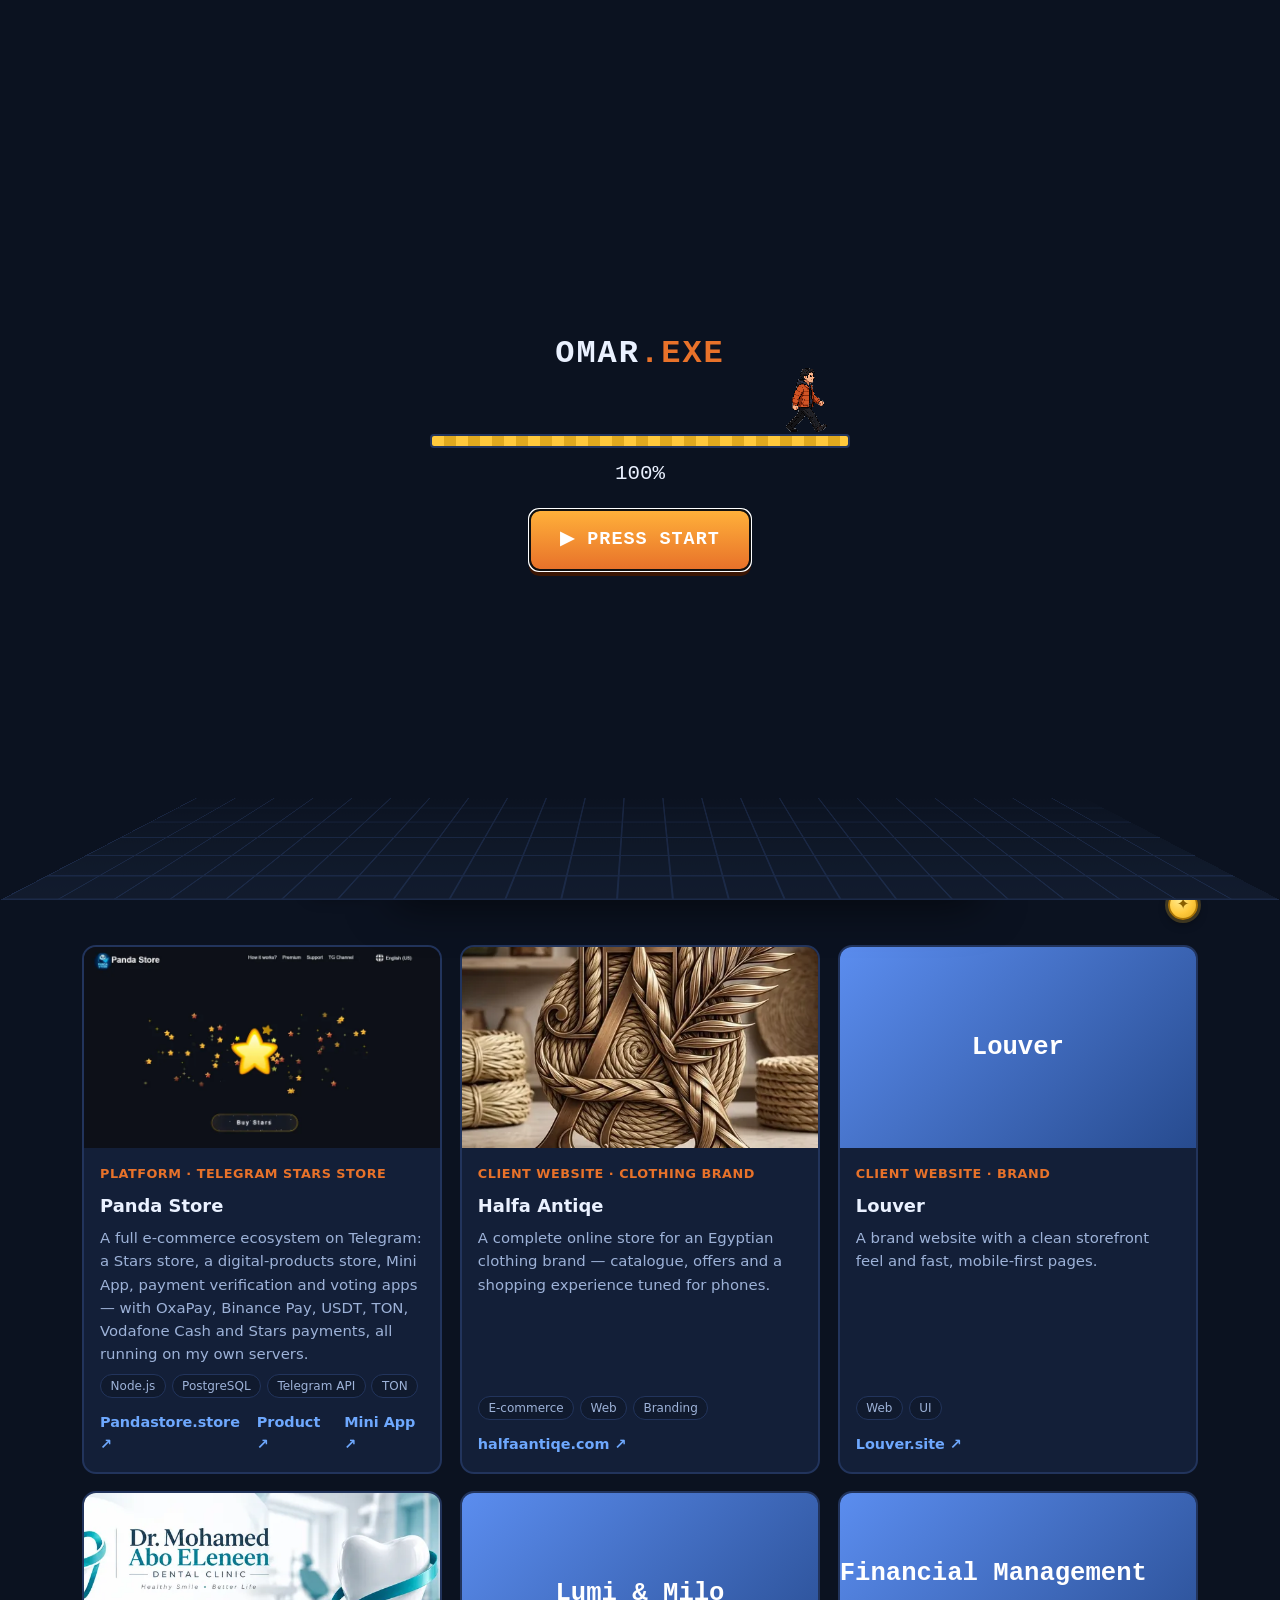
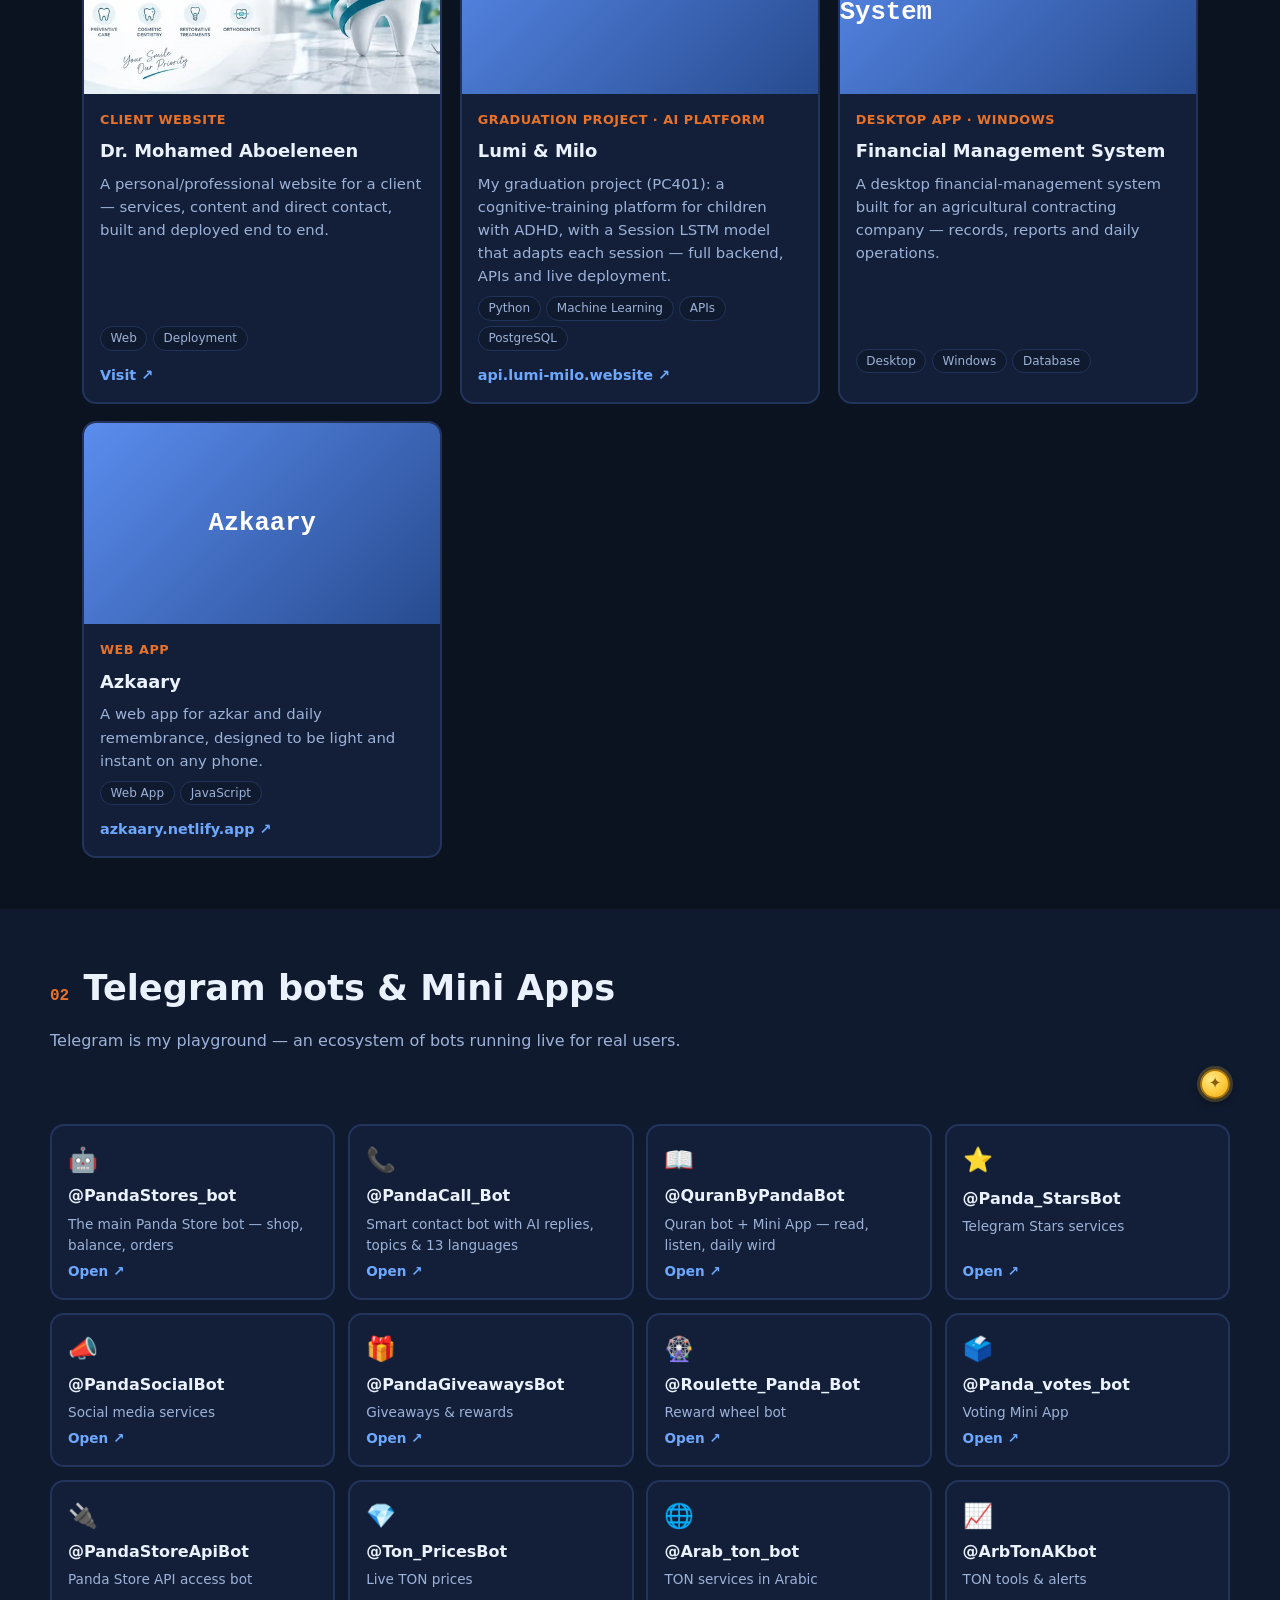
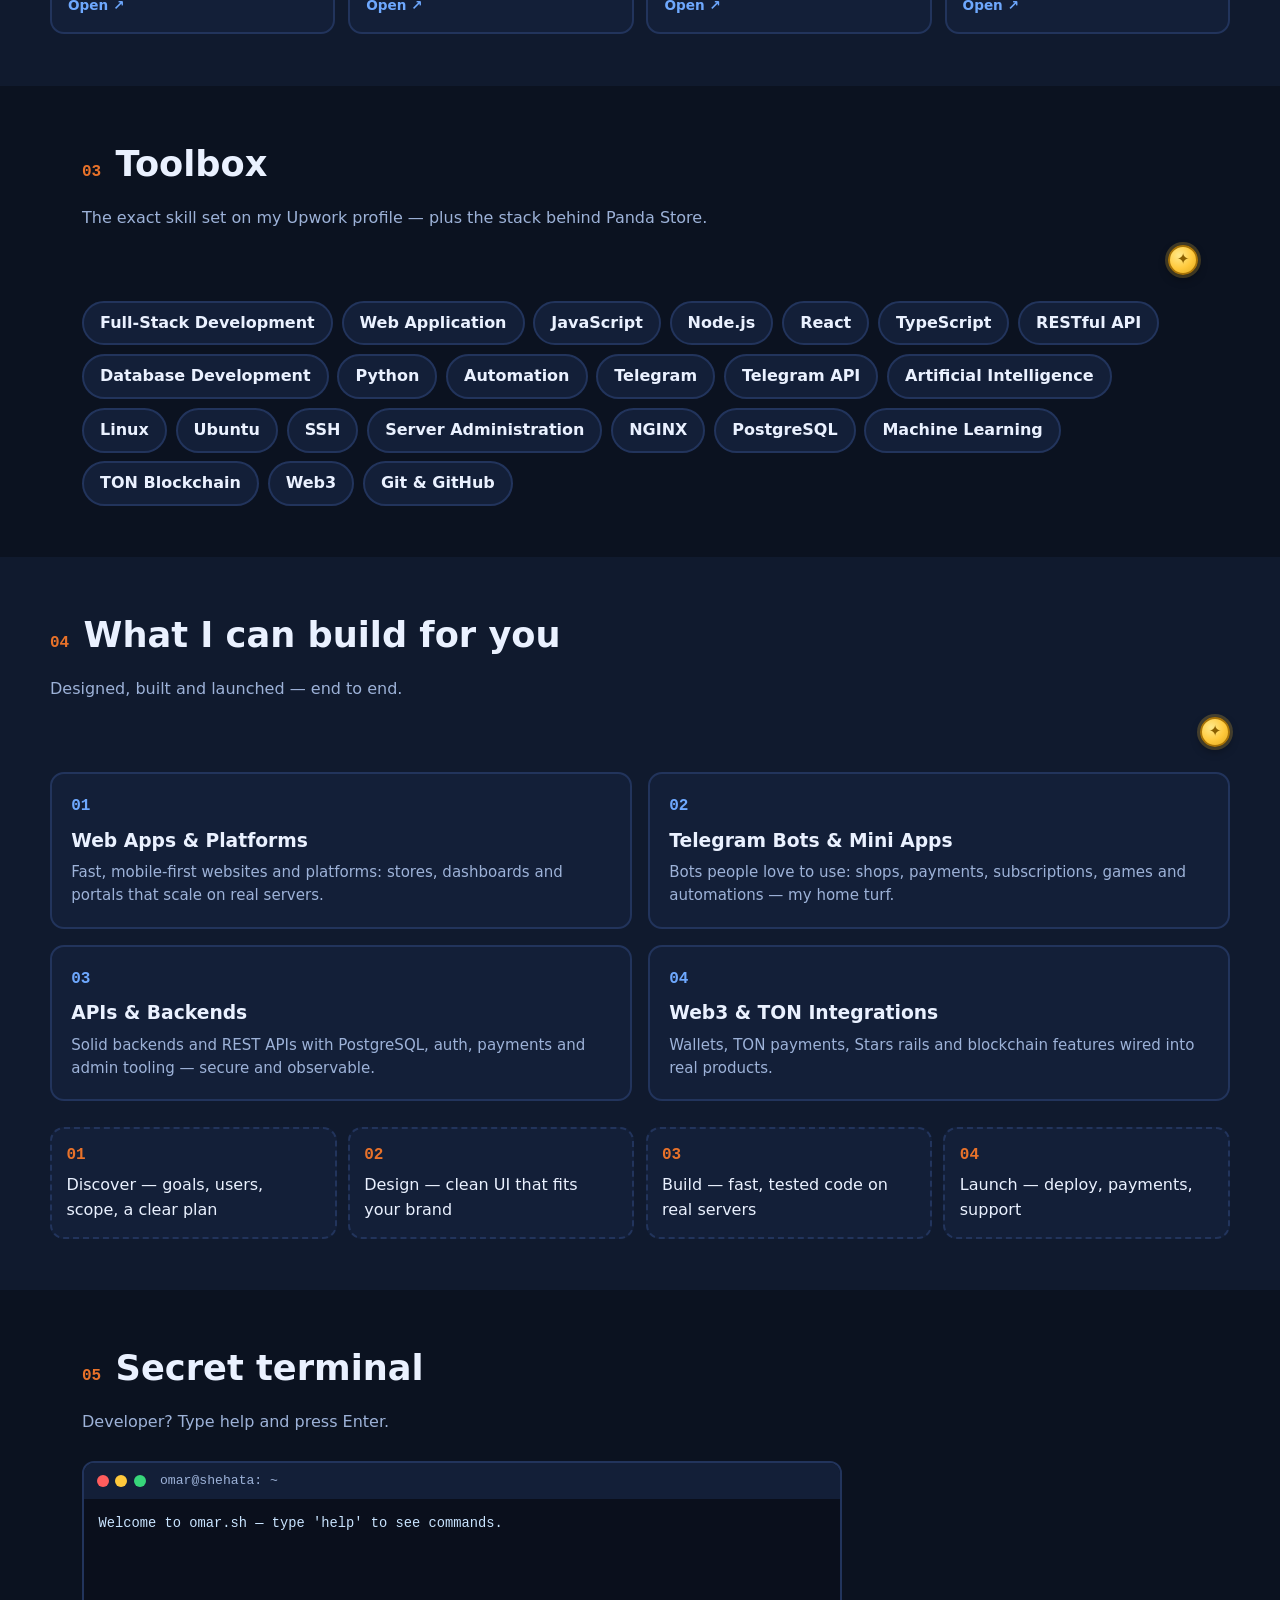
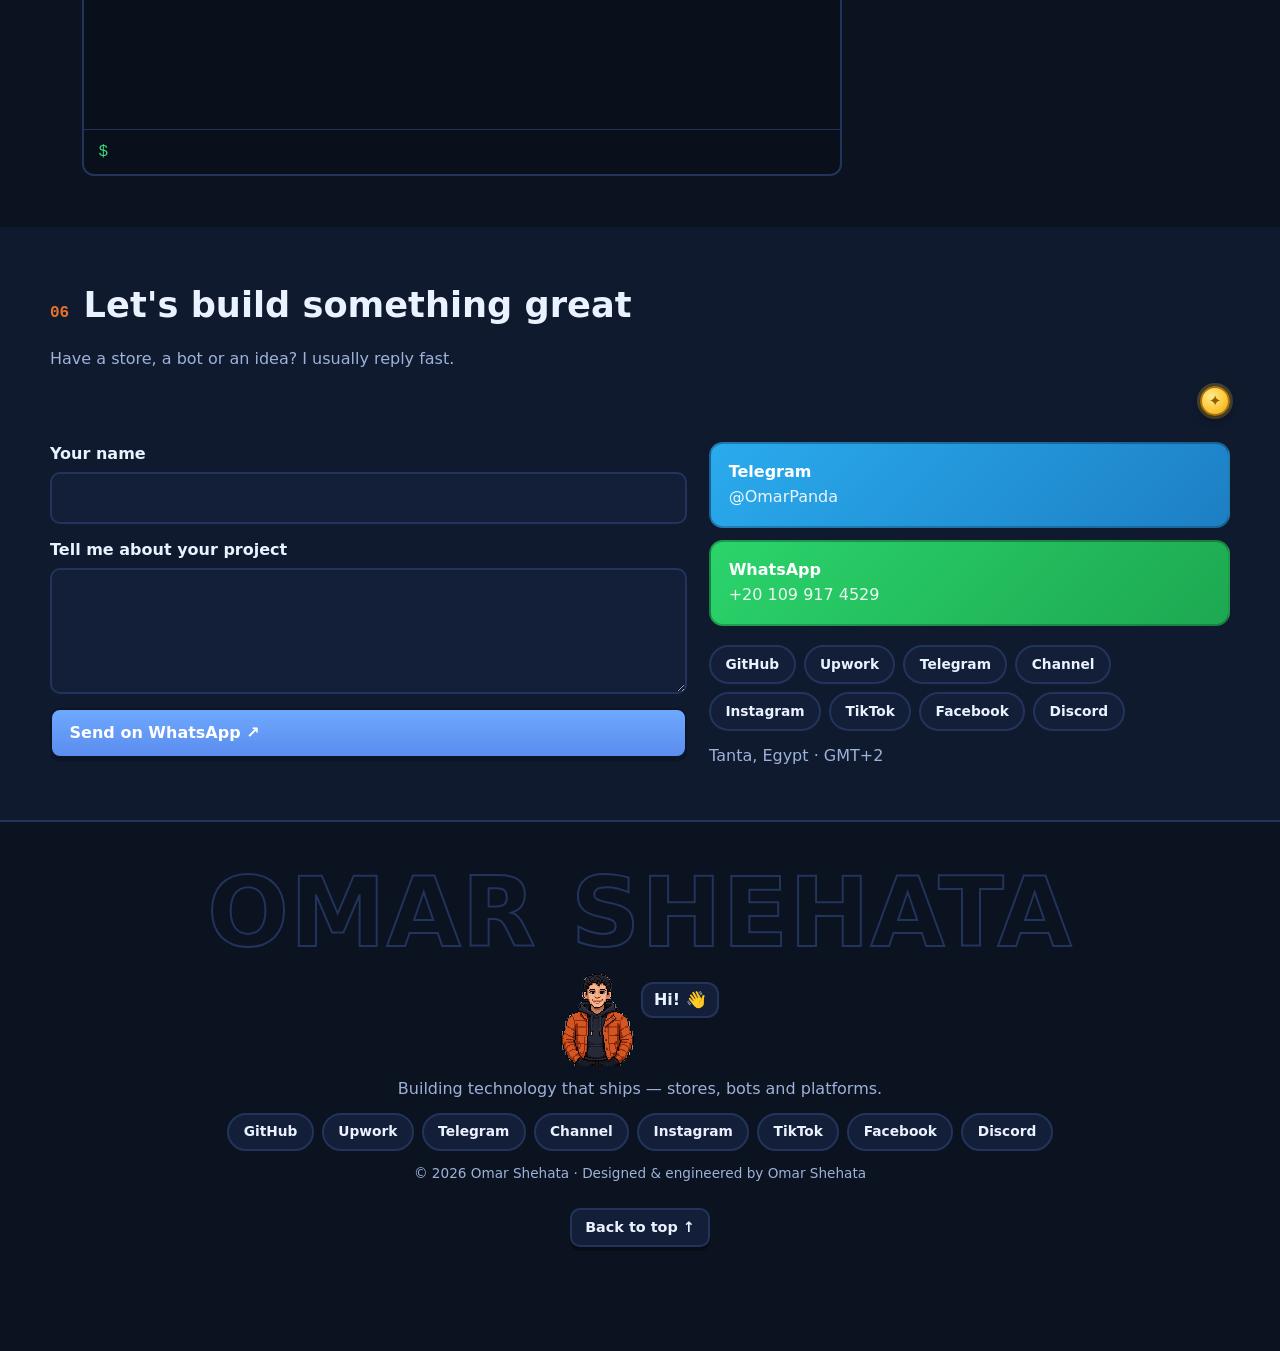
==== index.html @ cecd2c1c "Add portfolio site: page, styles, script, résumé and assets" ====
<!DOCTYPE html>
<html lang="en" dir="ltr">
<head>
<meta charset="UTF-8">
<meta name="viewport" content="width=device-width, initial-scale=1.0, viewport-fit=cover">
<title>Omar Shehata — Full-Stack Web & Telegram Developer</title>
<meta name="description" content="Omar Shehata (Omar Mosad) — Full-Stack Web & Telegram Developer. Web3, APIs & Backends. Creator of the Panda Store ecosystem: live stores, Telegram bots and Mini Apps.">
<meta property="og:title" content="Omar Shehata — Developer Portfolio">
<meta property="og:description" content="Full-Stack Web & Telegram Developer — Web3, APIs & Backends. Stores, bots and platforms people actually use.">
<meta property="og:image" content="assets/omar-photo.jpg">
<link rel="icon" href="assets/char-front.png">
<link rel="stylesheet" href="style.css">
</head>
<body>

<!-- ══════════ LOADER / START GATE ══════════ -->
<div id="loader" role="dialog" aria-label="Start">
  <div class="loader-inner">
    <div class="loader-logo">OMAR<span>.EXE</span></div>
    <div class="loader-track">
      <img id="loaderChar" src="assets/char-walk-1.png" alt="">
      <div class="loader-bar"><div id="loaderFill"></div></div>
    </div>
    <div class="loader-pct"><span id="loaderPct">0</span>%</div>
    <button id="startBtn" class="px-btn big" hidden data-i18n="pressStart">▶ PRESS START</button>
    <p class="loader-hint" id="loaderHint" data-i18n="loading">LOADING…</p>
  </div>
  <div class="grid-floor"></div>
</div>

<!-- ══════════ HEADER ══════════ -->
<header id="siteHeader">
  <a class="logo" href="#top">OMAR<span>.SHEHATA</span><i>_</i></a>
  <nav class="main-nav">
    <a href="#work" data-i18n="navWork">Work</a>
    <a href="#bots" data-i18n="navBots">Bots</a>
    <a href="#skills" data-i18n="navSkills">Skills</a>
    <a href="#services" data-i18n="navServices">Services</a>
    <a href="cv.html" data-i18n="navCv">Résumé</a>
  </nav>
  <div class="header-actions">
    <button id="themeBtn" class="icon-btn" aria-label="Toggle theme">☾</button>
    <button id="langBtn" class="icon-btn lang" aria-label="Language">ع</button>
    <a class="px-btn small talk" href="#contact" data-i18n="letsTalk">Let's talk</a>
    <button id="menuBtn" class="icon-btn burger" aria-label="Menu">☰</button>
  </div>
</header>

<!-- mobile menu sheet -->
<div id="menuSheet" class="sheet" hidden>
  <div class="sheet-card">
    <div class="sheet-grab"></div>
    <a href="#work" data-i18n="navWork">Work</a>
    <a href="#bots" data-i18n="navBots">Bots</a>
    <a href="#skills" data-i18n="navSkills">Skills</a>
    <a href="#services" data-i18n="navServices">Services</a>
    <a href="cv.html" data-i18n="navCv">Résumé</a>
    <a href="#contact" data-i18n="letsTalk">Let's talk</a>
  </div>
</div>

<main id="top">

  <!-- ══════════ HERO ══════════ -->
  <section id="hero" class="hero">
    <div class="hero-text">
      <div class="badge" data-i18n="heroBadge">● Open to freelance — Web, Bots & Platforms</div>
      <h1><span data-i18n="heroHi">Hi, I'm</span> Omar Shehata<span class="dot">.</span></h1>
      <div class="rotator"><span data-i18n="heroBuild">I build</span> <b id="rotatorWord">Telegram bots</b><i class="caret"></i></div>
      <p class="hero-sub" data-i18n="heroSub">Full-Stack Web & Telegram Developer from Tanta, Egypt — Web3, APIs & backends. I design, build and run live products end to end: stores, bots, Mini Apps and platforms people actually use.</p>
      <div class="hero-cta">
        <a class="px-btn" href="#work" data-i18n="heroWork">Explore my work</a>
        <a class="px-btn ghost" href="cv.html" data-i18n="heroCv">View résumé</a>
      </div>
      <div class="stats">
        <div><b>12+</b><span data-i18n="statBots">Telegram bots</span></div>
        <div><b>8+</b><span data-i18n="statSites">Live sites & stores</span></div>
        <div><b>6</b><span data-i18n="statPay">Payment rails integrated</span></div>
      </div>
      <div class="hero-meta">TANTA · EG — <span id="heroYear">2026</span></div>
    </div>
    <div class="hero-photo">
      <div class="photo-card">
        <img src="assets/omar-photo.jpg" alt="Omar Shehata" fetchpriority="high">
        <span class="float-chip chip-a">Panda Store 🐼</span>
        <span class="float-chip chip-b">TON · Web3</span>
        <button class="coin" data-coin="0" aria-label="Hidden coin">✦</button>
      </div>
      <img class="hero-char" src="assets/char-front.png" alt="Pixel Omar">
    </div>
  </section>

  <div class="marquee" aria-hidden="true"><div class="marquee-track" id="marqueeTrack"></div></div>

  <!-- ══════════ WORK ══════════ -->
  <section id="work" class="section">
    <div class="sec-head"><span class="sec-num">01</span><h2 data-i18n="workTitle">Selected work</h2><p data-i18n="workSub">Products people actually use — live, not demos.</p><button class="coin" data-coin="1" aria-label="Hidden coin">✦</button></div>
    <div class="work-grid" id="workGrid"></div>
  </section>

  <!-- ══════════ BOTS ══════════ -->
  <section id="bots" class="section alt">
    <div class="sec-head"><span class="sec-num">02</span><h2 data-i18n="botsTitle">Telegram bots & Mini Apps</h2><p data-i18n="botsSub">Telegram is my playground — an ecosystem of bots running live for real users.</p><button class="coin" data-coin="2" aria-label="Hidden coin">✦</button></div>
    <div class="bots-grid" id="botsGrid"></div>
  </section>

  <!-- ══════════ SKILLS ══════════ -->
  <section id="skills" class="section">
    <div class="sec-head"><span class="sec-num">03</span><h2 data-i18n="skillsTitle">Toolbox</h2><p data-i18n="skillsSub">The exact skill set on my Upwork profile — plus the stack behind Panda Store.</p><button class="coin" data-coin="3" aria-label="Hidden coin">✦</button></div>
    <div class="skills-wrap" id="skillsWrap"></div>
  </section>

  <!-- ══════════ SERVICES ══════════ -->
  <section id="services" class="section alt">
    <div class="sec-head"><span class="sec-num">04</span><h2 data-i18n="servTitle">What I can build for you</h2><p data-i18n="servSub">Designed, built and launched — end to end.</p><button class="coin" data-coin="4" aria-label="Hidden coin">✦</button></div>
    <div class="serv-grid" id="servGrid"></div>
    <div class="process">
      <div><b>01</b><span data-i18n="step1">Discover — goals, users, scope, a clear plan</span></div>
      <div><b>02</b><span data-i18n="step2">Design — clean UI that fits your brand</span></div>
      <div><b>03</b><span data-i18n="step3">Build — fast, tested code on real servers</span></div>
      <div><b>04</b><span data-i18n="step4">Launch — deploy, payments, support</span></div>
    </div>
  </section>

  <!-- ══════════ TERMINAL ══════════ -->
  <section id="terminal" class="section">
    <div class="sec-head"><span class="sec-num">05</span><h2 data-i18n="termTitle">Secret terminal</h2><p data-i18n="termSub">Developer? Type <code>help</code> and press Enter.</p></div>
    <div class="terminal">
      <div class="term-bar"><i></i><i></i><i></i><span>omar@shehata: ~</span></div>
      <div class="term-body" id="termBody"></div>
      <form class="term-input" id="termForm"><span>$</span><input id="termText" autocomplete="off" spellcheck="false" aria-label="Terminal input"></form>
    </div>
  </section>

  <!-- ══════════ CONTACT ══════════ -->
  <section id="contact" class="section alt">
    <div class="sec-head"><span class="sec-num">06</span><h2 data-i18n="contactTitle">Let's build something great</h2><p data-i18n="contactSub">Have a store, a bot or an idea? I usually reply fast.</p><button class="coin" data-coin="5" aria-label="Hidden coin">✦</button></div>
    <div class="contact-grid">
      <form id="contactForm" class="contact-form">
        <label><span data-i18n="fName">Your name</span><input id="cfName" required></label>
        <label><span data-i18n="fMsg">Tell me about your project</span><textarea id="cfMsg" rows="4" required></textarea></label>
        <button class="px-btn" type="submit" data-i18n="fSend">Send on WhatsApp ↗</button>
      </form>
      <div class="contact-cards">
        <a class="c-card tg" href="https://t.me/OmarPanda" target="_blank" rel="noopener"><b>Telegram</b><span>@OmarPanda</span></a>
        <a class="c-card wa" href="https://wa.me/201099174529" target="_blank" rel="noopener"><b>WhatsApp</b><span>+20 109 917 4529</span></a>
        <div class="socials" id="socialsRow"></div>
        <p class="contact-meta">Tanta, Egypt · GMT+2</p>
      </div>
    </div>
  </section>
</main>

<!-- ══════════ FOOTER ══════════ -->
<footer>
  <div class="foot-name">OMAR SHEHATA</div>
  <div class="foot-char"><img src="assets/char-front.png" alt=""><span class="bubble" data-i18n="footHi">Hi! 👋</span></div>
  <p data-i18n="footTag">Building technology that ships — stores, bots and platforms.</p>
  <div class="socials center" id="socialsFoot"></div>
  <p class="copy">© <span id="footYear">2026</span> Omar Shehata · <span data-i18n="footMade">Designed & engineered by Omar Shehata</span></p>
  <button id="toTop" class="px-btn small ghost" data-i18n="toTop">Back to top ↑</button>
</footer>

<!-- ══════════ HUD ══════════ -->
<button id="tourBtn" class="hud-btn tour" hidden>🗺️ <span data-i18n="tourBtn">TOUR</span></button>
<div id="coinHud" class="hud-coins" hidden><span class="coin-ic">✦</span><b id="coinCount">0/6</b><button id="playBtn" class="px-btn small" hidden>▶ Play</button><button id="coinReset" class="mini" title="Reset">↺</button></div>
<div id="achieve" class="achieve" hidden><b data-i18n="achTitle">🏆 ACHIEVEMENT UNLOCKED — Explorer</b><span data-i18n="achSub">You found every hidden coin. Respect! Now let's build something together.</span><button class="px-btn small" id="achPlay">🎮 Play</button></div>

<!-- ══════════ DIALOGUE / TOUR ══════════ -->
<div id="dialog" class="dialog" hidden>
  <img class="dlg-char" src="assets/char-front.png" alt="">
  <div class="dlg-box">
    <div class="dlg-head"><b>OMAR.EXE</b><span id="dlgChapter"></span><span class="dlg-dots" id="dlgDots"></span></div>
    <p id="dlgText"></p>
    <div class="dlg-actions">
      <button id="dlgBack" class="px-btn small ghost">◀ <span data-i18n="back">Back</span></button>
      <button id="dlgSkip" class="px-btn small ghost" data-i18n="skip">Skip ⏭</button>
      <button id="dlgNext" class="px-btn small">Next ▶</button>
    </div>
  </div>
</div>

<!-- ══════════ GAME ══════════ -->
<div id="gameModal" class="game-modal" hidden>
  <div class="game-card">
    <div class="game-bar"><b>BUG RUNNER — OMAR EDITION</b><button id="gameClose" aria-label="Close">✕</button></div>
    <canvas id="gameCanvas" width="640" height="300"></canvas>
    <div class="game-foot">
      <span id="gameScore">SCORE 0</span><span id="gameBest"></span>
      <button id="gameStart" class="px-btn small">▶ START</button>
    </div>
    <p class="game-hint" data-i18n="gameHint">SPACE / ↑ / TAP to jump · dodge bugs · grab coins</p>
  </div>
</div>

<div id="toast" class="toast" hidden></div>
<div id="confetti"></div>

<script src="script.js"></script>
</body>
</html>
---- style.css ----
/* ═══ Omar Shehata — game portfolio · mobile-first, light ═══ */
:root{
  --bg:#0b1220; --bg2:#101a2e; --surface:#131f38; --line:#22345c;
  --text:#eaf1ff; --muted:#9db2d8; --blue:#6ea8fe; --blue2:#5b8def;
  --orange:#e8722a; --gold:#ffc93c; --green:#37d67a; --danger:#ff5d5d;
  --pxfont:"Courier New",ui-monospace,monospace;
  --radius:14px;
}
[data-theme="light"]{
  --bg:#eef3fc; --bg2:#e2ebfa; --surface:#ffffff; --line:#c3d4f2;
  --text:#12203c; --muted:#4c648f;
}
*{margin:0;padding:0;box-sizing:border-box}
html{scroll-behavior:smooth}
body{background:var(--bg);color:var(--text);font-family:system-ui,-apple-system,"Segoe UI",Roboto,Arial,sans-serif;line-height:1.55;overflow-x:hidden}
img{max-width:100%;display:block}
a{color:inherit;text-decoration:none}
button{font:inherit;cursor:pointer}
[dir="rtl"] body{font-family:system-ui,"Segoe UI",Tahoma,Arial,sans-serif}

/* pixel button */
.px-btn{display:inline-flex;align-items:center;gap:.45rem;background:linear-gradient(180deg,var(--blue),var(--blue2));color:#fff;border:2px solid #0a1526;border-radius:10px;padding:.65rem 1.1rem;font-weight:700;box-shadow:0 4px 0 #0a1526;transition:transform .08s,box-shadow .08s}
.px-btn:active{transform:translateY(3px);box-shadow:0 1px 0 #0a1526}
.px-btn.ghost{background:var(--surface);color:var(--text);border-color:var(--line);box-shadow:0 4px 0 rgba(0,0,0,.35)}
.px-btn.small{padding:.4rem .8rem;font-size:.9rem}
.px-btn.big{font-size:1.15rem;padding:.9rem 1.8rem;font-family:var(--pxfont);letter-spacing:1px;background:linear-gradient(180deg,#ffb03a,var(--orange));border-color:#3a1503;box-shadow:0 5px 0 #3a1503}
.icon-btn{background:var(--surface);border:2px solid var(--line);color:var(--text);border-radius:10px;width:40px;height:40px;font-size:1.05rem;display:inline-flex;align-items:center;justify-content:center}
.icon-btn.lang{font-weight:800}

/* ═══ loader ═══ */
#loader{position:fixed;inset:0;z-index:200;background:var(--bg);display:flex;align-items:center;justify-content:center;flex-direction:column}
#loader.done{animation:dissolve .5s steps(6) forwards}
@keyframes dissolve{to{opacity:0;visibility:hidden}}
.loader-inner{text-align:center;width:min(420px,86vw);position:relative;z-index:2}
.loader-logo{font-family:var(--pxfont);font-size:2rem;font-weight:700;letter-spacing:2px}
.loader-logo span{color:var(--orange)}
.loader-track{margin:2.2rem 0 .4rem;position:relative;height:34px}
.loader-track img{position:absolute;bottom:16px;left:0;height:64px;image-rendering:pixelated;transition:left .12s linear}
.loader-bar{position:absolute;bottom:0;left:0;right:0;height:14px;border:2px solid var(--line);background:var(--bg2);border-radius:4px;overflow:hidden}
#loaderFill{height:100%;width:0;background:repeating-linear-gradient(90deg,var(--gold) 0 12px,#e0a91f 12px 24px)}
.loader-pct{font-family:var(--pxfont);font-size:1.3rem;margin:.6rem 0 1.2rem}
.loader-hint{color:var(--muted);font-family:var(--pxfont);letter-spacing:2px}
.grid-floor{position:absolute;left:0;right:0;bottom:0;height:22vh;background:linear-gradient(transparent,rgba(110,168,254,.12)),repeating-linear-gradient(90deg,var(--line) 0 2px,transparent 2px 56px),repeating-linear-gradient(0deg,var(--line) 0 2px,transparent 2px 34px);transform:perspective(300px) rotateX(42deg);transform-origin:bottom;opacity:.5}

/* ═══ header ═══ */
#siteHeader{position:sticky;top:0;z-index:90;display:flex;align-items:center;gap:.8rem;padding:.55rem clamp(.7rem,3vw,1.6rem);background:color-mix(in srgb,var(--bg) 88%,transparent);backdrop-filter:blur(8px);border-bottom:2px solid var(--line)}
.logo{font-family:var(--pxfont);font-weight:700;letter-spacing:1px;font-size:1.02rem;white-space:nowrap}
.logo span{color:var(--blue)}
.logo i{color:var(--orange);font-style:normal;animation:blink 1.1s steps(1) infinite}
@keyframes blink{50%{opacity:0}}
.main-nav{display:none;gap:1.2rem;margin-inline-start:1rem}
.main-nav a{color:var(--muted);font-weight:600}
.main-nav a:hover{color:var(--text)}
.header-actions{margin-inline-start:auto;display:flex;gap:.45rem;align-items:center}
.px-btn.talk{display:none}
@media(min-width:860px){.main-nav{display:flex}.px-btn.talk{display:inline-flex}.burger{display:none}}

/* sheet menu */
.sheet{position:fixed;inset:0;z-index:120;background:rgba(4,8,18,.55)}
.sheet-card{position:absolute;left:0;right:0;bottom:0;max-height:92dvh;background:var(--bg2);border-radius:34px 34px 0 0;padding:.4rem 1.2rem calc(1.2rem + env(safe-area-inset-bottom));display:flex;flex-direction:column;gap:.2rem;animation:sheetUp .25s ease}
@keyframes sheetUp{from{transform:translateY(40px);opacity:.4}}
.sheet-grab{width:44px;height:5px;border-radius:99px;background:var(--line);margin:.45rem auto .8rem}
.sheet-card a{padding:.85rem .4rem;font-weight:700;border-bottom:1px solid var(--line)}
.sheet-card a:last-child{border-bottom:0}

/* ═══ hero ═══ */
.hero{max-width:1180px;margin:0 auto;padding:2.2rem clamp(1rem,4vw,2rem) 3rem;display:grid;gap:2rem;align-items:center}
@media(min-width:920px){.hero{grid-template-columns:1.05fr .95fr;padding-top:3.4rem}}
.badge{display:inline-block;background:var(--surface);border:1.5px solid var(--green);color:var(--green);border-radius:99px;padding:.28rem .8rem;font-size:.82rem;font-weight:700}
.hero h1{font-size:clamp(2.1rem,6.5vw,3.6rem);line-height:1.12;margin:1rem 0 .4rem}
.hero h1 .dot{color:var(--orange)}
.rotator{font-size:clamp(1.15rem,3.4vw,1.6rem);font-weight:700}
.rotator b{color:var(--blue)}
.caret{display:inline-block;width:10px;height:1.15em;background:var(--orange);vertical-align:text-bottom;margin-inline-start:3px;animation:blink .8s steps(1) infinite}
.hero-sub{color:var(--muted);margin:1rem 0 1.4rem;max-width:56ch}
.hero-cta{display:flex;gap:.7rem;flex-wrap:wrap}
.stats{display:flex;gap:clamp(1rem,4vw,2.4rem);margin-top:2rem;flex-wrap:wrap}
.stats div{display:flex;flex-direction:column}
.stats b{font-size:1.7rem;font-family:var(--pxfont);color:var(--gold)}
.stats span{color:var(--muted);font-size:.85rem}
.hero-meta{margin-top:1.4rem;color:var(--muted);font-family:var(--pxfont);letter-spacing:2px;font-size:.8rem}
.hero-photo{position:relative;display:flex;justify-content:center}
.photo-card{position:relative;width:min(340px,82vw)}
.photo-card>img{border-radius:22px;border:3px solid var(--line);width:100%;aspect-ratio:3/4;object-fit:cover;object-position:top}
.float-chip{position:absolute;background:var(--surface);border:2px solid var(--line);border-radius:99px;padding:.3rem .75rem;font-weight:700;font-size:.82rem;box-shadow:0 6px 18px rgba(0,0,0,.35);animation:floaty 3.4s ease-in-out infinite}
.chip-a{top:6%;inset-inline-start:-8%}
.chip-b{bottom:10%;inset-inline-end:-6%;animation-delay:1.2s}
@keyframes floaty{50%{transform:translateY(-8px)}}
.hero-char{position:absolute;bottom:-14px;inset-inline-start:-6px;height:110px;image-rendering:pixelated;filter:drop-shadow(0 8px 10px rgba(0,0,0,.4))}
@media(min-width:920px){.hero-char{height:140px}}

/* coins */
.coin{position:absolute;width:30px;height:30px;border-radius:50%;border:2px solid #a87408;background:radial-gradient(circle at 35% 32%,#ffe98a,var(--gold) 55%,#e0a91f);color:#8a5f00;font-size:.95rem;line-height:1;display:flex;align-items:center;justify-content:center;box-shadow:0 0 0 3px rgba(255,201,60,.22),0 4px 10px rgba(0,0,0,.4);animation:coinPulse 1.8s ease-in-out infinite;z-index:5}
@keyframes coinPulse{50%{transform:scale(1.15) rotate(10deg)}}
.coin.got{animation:coinGot .45s ease forwards;pointer-events:none}
@keyframes coinGot{to{transform:translateY(-46px) scale(.4);opacity:0}}
.photo-card .coin{top:2%;inset-inline-end:2%}
.sec-head .coin{position:relative;margin-inline-start:auto}

/* marquee */
.marquee{border-block:2px solid var(--line);background:var(--bg2);overflow:hidden;padding:.55rem 0}
.marquee-track{display:flex;gap:2.2rem;white-space:nowrap;font-family:var(--pxfont);color:var(--muted);width:max-content;animation:mq 26s linear infinite}
@keyframes mq{to{transform:translateX(-50%)}}
[dir="rtl"] .marquee-track{animation-direction:reverse}

/* ═══ sections ═══ */
.section{max-width:1180px;margin:0 auto;padding:3.2rem clamp(1rem,4vw,2rem)}
.section.alt{background:var(--bg2);max-width:none}
.section.alt>*{max-width:1180px;margin-inline:auto}
.sec-head{display:flex;align-items:baseline;gap:.9rem;flex-wrap:wrap;margin-bottom:1.6rem;position:relative}
.sec-num{font-family:var(--pxfont);color:var(--orange);font-weight:700}
.sec-head h2{font-size:clamp(1.5rem,4.4vw,2.2rem)}
.sec-head p{width:100%;color:var(--muted)}
section.flash{animation:flash 1.4s ease}
@keyframes flash{0%,60%{outline:3px solid var(--gold);outline-offset:6px}100%{outline:3px solid transparent}}

/* work */
.work-grid{display:grid;gap:1.1rem;grid-template-columns:1fr}
@media(min-width:640px){.work-grid{grid-template-columns:1fr 1fr}}
@media(min-width:1020px){.work-grid{grid-template-columns:1fr 1fr 1fr}}
.work-card{background:var(--surface);border:2px solid var(--line);border-radius:var(--radius);overflow:hidden;display:flex;flex-direction:column;transition:transform .15s,border-color .15s}
.work-card:hover{transform:translateY(-4px);border-color:var(--blue)}
.work-cover{aspect-ratio:16/9;object-fit:cover;width:100%;background:var(--bg2)}
.work-tilecover{aspect-ratio:16/9;display:flex;align-items:center;justify-content:center;font-family:var(--pxfont);font-size:1.6rem;font-weight:700;color:#fff;background:linear-gradient(135deg,var(--blue2),#274b8f)}
.work-body{padding:1rem;display:flex;flex-direction:column;gap:.5rem;flex:1}
.work-body h3{font-size:1.12rem}
.work-type{color:var(--orange);font-size:.8rem;font-weight:700;text-transform:uppercase;letter-spacing:.5px}
.work-body p{color:var(--muted);font-size:.93rem;flex:1}
.tags{display:flex;gap:.35rem;flex-wrap:wrap}
.tags span{background:var(--bg2);border:1px solid var(--line);border-radius:99px;padding:.12rem .6rem;font-size:.75rem;color:var(--muted)}
.work-links{display:flex;gap:.9rem;margin-top:.3rem}
.work-links a{color:var(--blue);font-weight:700;font-size:.9rem}

/* bots */
.bots-grid{display:grid;gap:.8rem;grid-template-columns:repeat(2,1fr)}
@media(min-width:760px){.bots-grid{grid-template-columns:repeat(3,1fr)}}
@media(min-width:1020px){.bots-grid{grid-template-columns:repeat(4,1fr)}}
.bot-card{background:var(--surface);border:2px solid var(--line);border-radius:var(--radius);padding:1rem;display:flex;flex-direction:column;gap:.3rem;transition:border-color .15s,transform .15s}
.bot-card:hover{border-color:var(--blue);transform:translateY(-3px)}
.bot-card .bot-ic{font-size:1.5rem}
.bot-card b{font-size:1rem;word-break:break-word}
.bot-card span{color:var(--muted);font-size:.85rem;flex:1}
.bot-card a{color:var(--blue);font-weight:700;font-size:.85rem}

/* skills */
.skills-wrap{display:flex;flex-wrap:wrap;gap:.55rem}
.skill-chip{background:var(--surface);border:2px solid var(--line);border-radius:99px;padding:.5rem 1rem;font-weight:600;transition:border-color .15s,transform .15s}
.skill-chip:hover{border-color:var(--gold);transform:translateY(-2px)}

/* services */
.serv-grid{display:grid;gap:1rem;grid-template-columns:1fr}
@media(min-width:760px){.serv-grid{grid-template-columns:1fr 1fr}}
.serv-card{background:var(--surface);border:2px solid var(--line);border-radius:var(--radius);padding:1.2rem}
.serv-card .serv-num{font-family:var(--pxfont);color:var(--blue);font-weight:700}
.serv-card h3{margin:.4rem 0}
.serv-card p{color:var(--muted);font-size:.94rem}
.process{display:grid;gap:.7rem;margin-top:1.6rem;grid-template-columns:1fr}
@media(min-width:760px){.process{grid-template-columns:repeat(4,1fr)}}
.process div{background:var(--surface);border:2px dashed var(--line);border-radius:var(--radius);padding:.9rem;display:flex;flex-direction:column;gap:.3rem}
.process b{font-family:var(--pxfont);color:var(--orange)}

/* terminal */
.terminal{background:#0a0f1c;border:2px solid var(--line);border-radius:12px;overflow:hidden;max-width:760px}
.term-bar{display:flex;align-items:center;gap:.4rem;background:#131f38;padding:.5rem .8rem}
.term-bar i{width:12px;height:12px;border-radius:50%;background:#ff5d5d}
.term-bar i:nth-child(2){background:var(--gold)}
.term-bar i:nth-child(3){background:var(--green)}
.term-bar span{margin-inline-start:.5rem;color:var(--muted);font-family:var(--pxfont);font-size:.82rem}
.term-body{padding:.9rem;font-family:var(--pxfont);font-size:.86rem;height:230px;overflow-y:auto;color:#c9e4ff;white-space:pre-wrap;word-break:break-word}
.term-body .cmd{color:var(--gold)}
.term-input{display:flex;gap:.5rem;align-items:center;padding:.6rem .9rem;border-top:1px solid var(--line);color:var(--green);font-family:var(--pxfont)}
.term-input input{flex:1;background:none;border:0;outline:0;color:#fff;font:inherit;min-width:0}

/* contact */
.contact-grid{display:grid;gap:1.4rem;grid-template-columns:1fr}
@media(min-width:860px){.contact-grid{grid-template-columns:1.1fr .9fr}}
.contact-form{display:flex;flex-direction:column;gap:.9rem}
.contact-form label{display:flex;flex-direction:column;gap:.35rem;font-weight:600}
.contact-form input,.contact-form textarea{background:var(--surface);border:2px solid var(--line);border-radius:10px;padding:.7rem .9rem;color:var(--text);font:inherit;resize:vertical}
.contact-form input:focus,.contact-form textarea:focus{outline:2px solid var(--blue);border-color:transparent}
.contact-cards{display:flex;flex-direction:column;gap:.8rem}
.c-card{border-radius:var(--radius);padding:1rem 1.1rem;display:flex;flex-direction:column;color:#fff;border:2px solid rgba(0,0,0,.25)}
.c-card.tg{background:linear-gradient(135deg,#2aabee,#1d7fc4)}
.c-card.wa{background:linear-gradient(135deg,#2bd46b,#1da851)}
.c-card span{opacity:.9}
.socials{display:flex;gap:.5rem;flex-wrap:wrap;margin-top:.4rem}
.socials.center{justify-content:center}
.socials a{background:var(--surface);border:2px solid var(--line);border-radius:99px;padding:.42rem .9rem;font-weight:700;font-size:.86rem}
.socials a:hover{border-color:var(--blue)}
.contact-meta{color:var(--muted)}

/* footer */
footer{border-top:2px solid var(--line);padding:2.6rem 1rem 6.5rem;text-align:center;position:relative;overflow:hidden}
.foot-name{font-size:clamp(2.4rem,10vw,6rem);font-weight:900;letter-spacing:1px;color:transparent;-webkit-text-stroke:2px var(--line);line-height:1.05}
.foot-char{display:flex;align-items:flex-start;justify-content:center;gap:.4rem;margin-top:.6rem}
.foot-char img{height:92px;image-rendering:pixelated}
.bubble{background:var(--surface);border:2px solid var(--line);border-radius:12px;padding:.25rem .7rem;font-weight:700;position:relative;top:8px}
footer p{color:var(--muted);margin:.7rem 0}
footer .copy{font-size:.85rem}
#toTop{margin-top:.8rem}

/* ═══ HUD ═══ */
.hud-btn{position:fixed;bottom:calc(14px + env(safe-area-inset-bottom));inset-inline-start:14px;z-index:80;background:linear-gradient(180deg,var(--blue),var(--blue2));color:#fff;border:2px solid #0a1526;border-radius:99px;padding:.55rem 1rem;font-weight:800;box-shadow:0 4px 0 #0a1526;font-family:var(--pxfont)}
[dir="rtl"] .hud-btn{font-family:inherit}
.hud-coins{position:fixed;bottom:calc(14px + env(safe-area-inset-bottom));inset-inline-end:14px;z-index:80;background:var(--surface);border:2px solid var(--gold);border-radius:99px;padding:.4rem .8rem;display:flex;align-items:center;gap:.55rem;font-family:var(--pxfont)}
.coin-ic{color:var(--gold);font-size:1.1rem}
.hud-coins .mini{background:none;border:0;color:var(--muted);font-size:1rem}
.achieve{position:fixed;top:74px;left:50%;transform:translateX(-50%);z-index:130;background:var(--surface);border:2.5px solid var(--gold);border-radius:16px;padding:1rem 1.2rem;text-align:center;width:min(420px,92vw);box-shadow:0 18px 50px rgba(0,0,0,.5);display:flex;flex-direction:column;gap:.5rem;align-items:center}
.achieve span{color:var(--muted);font-size:.9rem}

/* ═══ dialogue ═══ */
.dialog{position:fixed;left:50%;transform:translateX(-50%);bottom:calc(10px + env(safe-area-inset-bottom));z-index:110;width:min(680px,94vw);display:flex;align-items:flex-end;gap:.5rem}
.dlg-char{height:104px;image-rendering:pixelated;filter:drop-shadow(0 6px 8px rgba(0,0,0,.45));flex:none}
@media(max-width:560px){.dlg-char{height:78px}}
.dlg-box{flex:1;background:#0d1730;border:2.5px solid var(--blue);border-radius:16px;padding:.85rem 1rem;box-shadow:0 16px 44px rgba(0,0,0,.55);color:#eaf1ff;min-width:0}
.dlg-head{display:flex;align-items:center;gap:.7rem;font-family:var(--pxfont);font-size:.8rem}
.dlg-head b{color:var(--gold);letter-spacing:1px}
.dlg-head span{color:var(--muted)}
.dlg-dots{margin-inline-start:auto;display:flex;gap:4px}
.dlg-dots i{width:8px;height:8px;background:#2a3f6e;border-radius:2px}
.dlg-dots i.on{background:var(--gold)}
.dlg-box p{min-height:3.1em;margin:.5rem 0 .7rem;font-size:.98rem}
.dlg-actions{display:flex;gap:.5rem;justify-content:flex-end;flex-wrap:wrap}

/* ═══ game ═══ */
.game-modal{position:fixed;inset:0;z-index:140;background:rgba(4,8,18,.7);display:flex;align-items:center;justify-content:center;padding:1rem}
.game-card{background:var(--bg2);border:2.5px solid var(--line);border-radius:18px;width:min(680px,96vw);overflow:hidden}
.game-bar{display:flex;justify-content:space-between;align-items:center;padding:.6rem .9rem;font-family:var(--pxfont);font-size:.85rem}
.game-bar button{background:none;border:0;color:var(--text);font-size:1.1rem}
#gameCanvas{width:100%;height:auto;display:block;background:linear-gradient(#7ec3ff 62%,#3f9e4d 62%)}
.game-foot{display:flex;align-items:center;gap:1rem;padding:.6rem .9rem;font-family:var(--pxfont);font-size:.85rem;flex-wrap:wrap}
.game-foot #gameBest{color:var(--muted)}
.game-foot .px-btn{margin-inline-start:auto}
.game-hint{padding:0 .9rem .8rem;color:var(--muted);font-size:.82rem;text-align:center}

/* toast + confetti */
.toast{position:fixed;bottom:calc(84px + env(safe-area-inset-bottom));left:50%;transform:translateX(-50%);z-index:150;background:var(--surface);border:2px solid var(--gold);color:var(--text);padding:.55rem 1.1rem;border-radius:99px;font-weight:700;box-shadow:0 10px 30px rgba(0,0,0,.45)}
#confetti{position:fixed;inset:0;pointer-events:none;z-index:160;overflow:hidden}
#confetti i{position:absolute;width:9px;height:9px;top:-12px;animation:fall linear forwards}
@keyframes fall{to{transform:translateY(105vh) rotate(560deg)}}

@media(prefers-reduced-motion:reduce){*{animation-duration:.01s!important;transition-duration:.01s!important}}
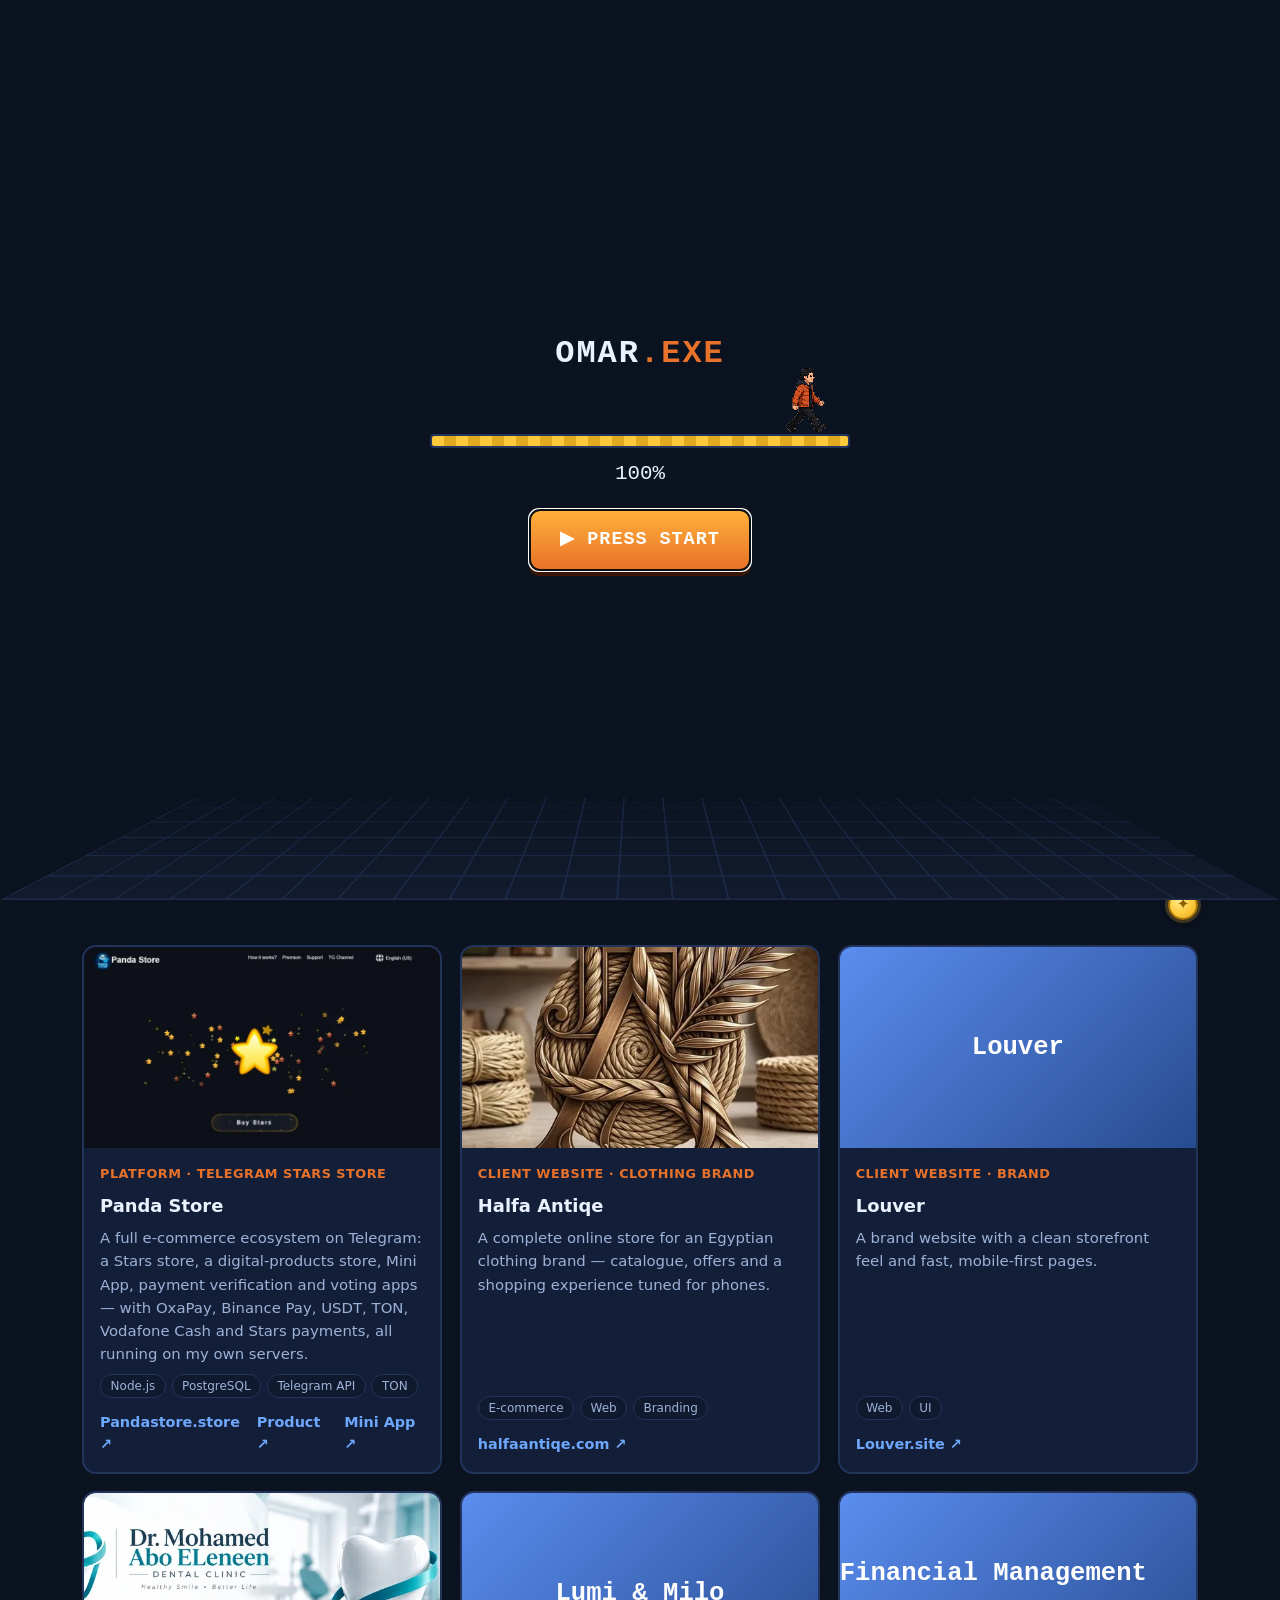
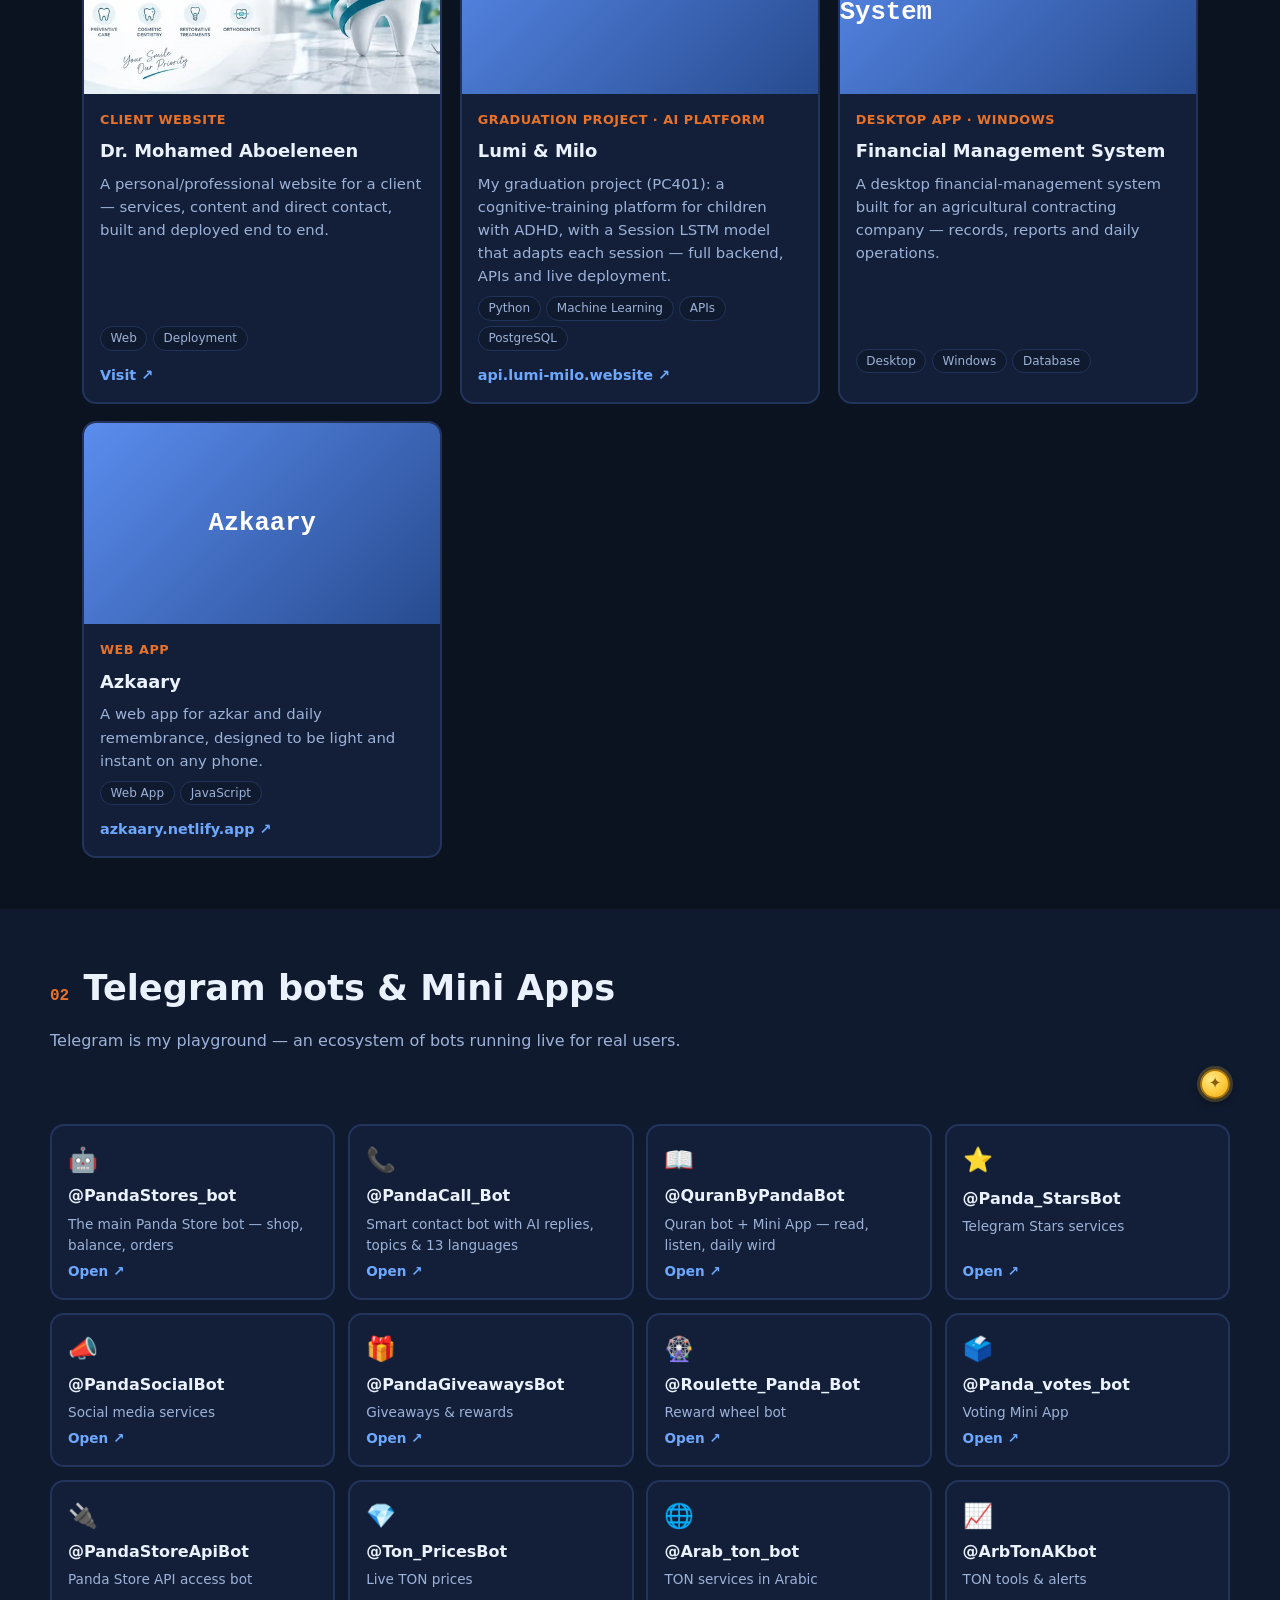
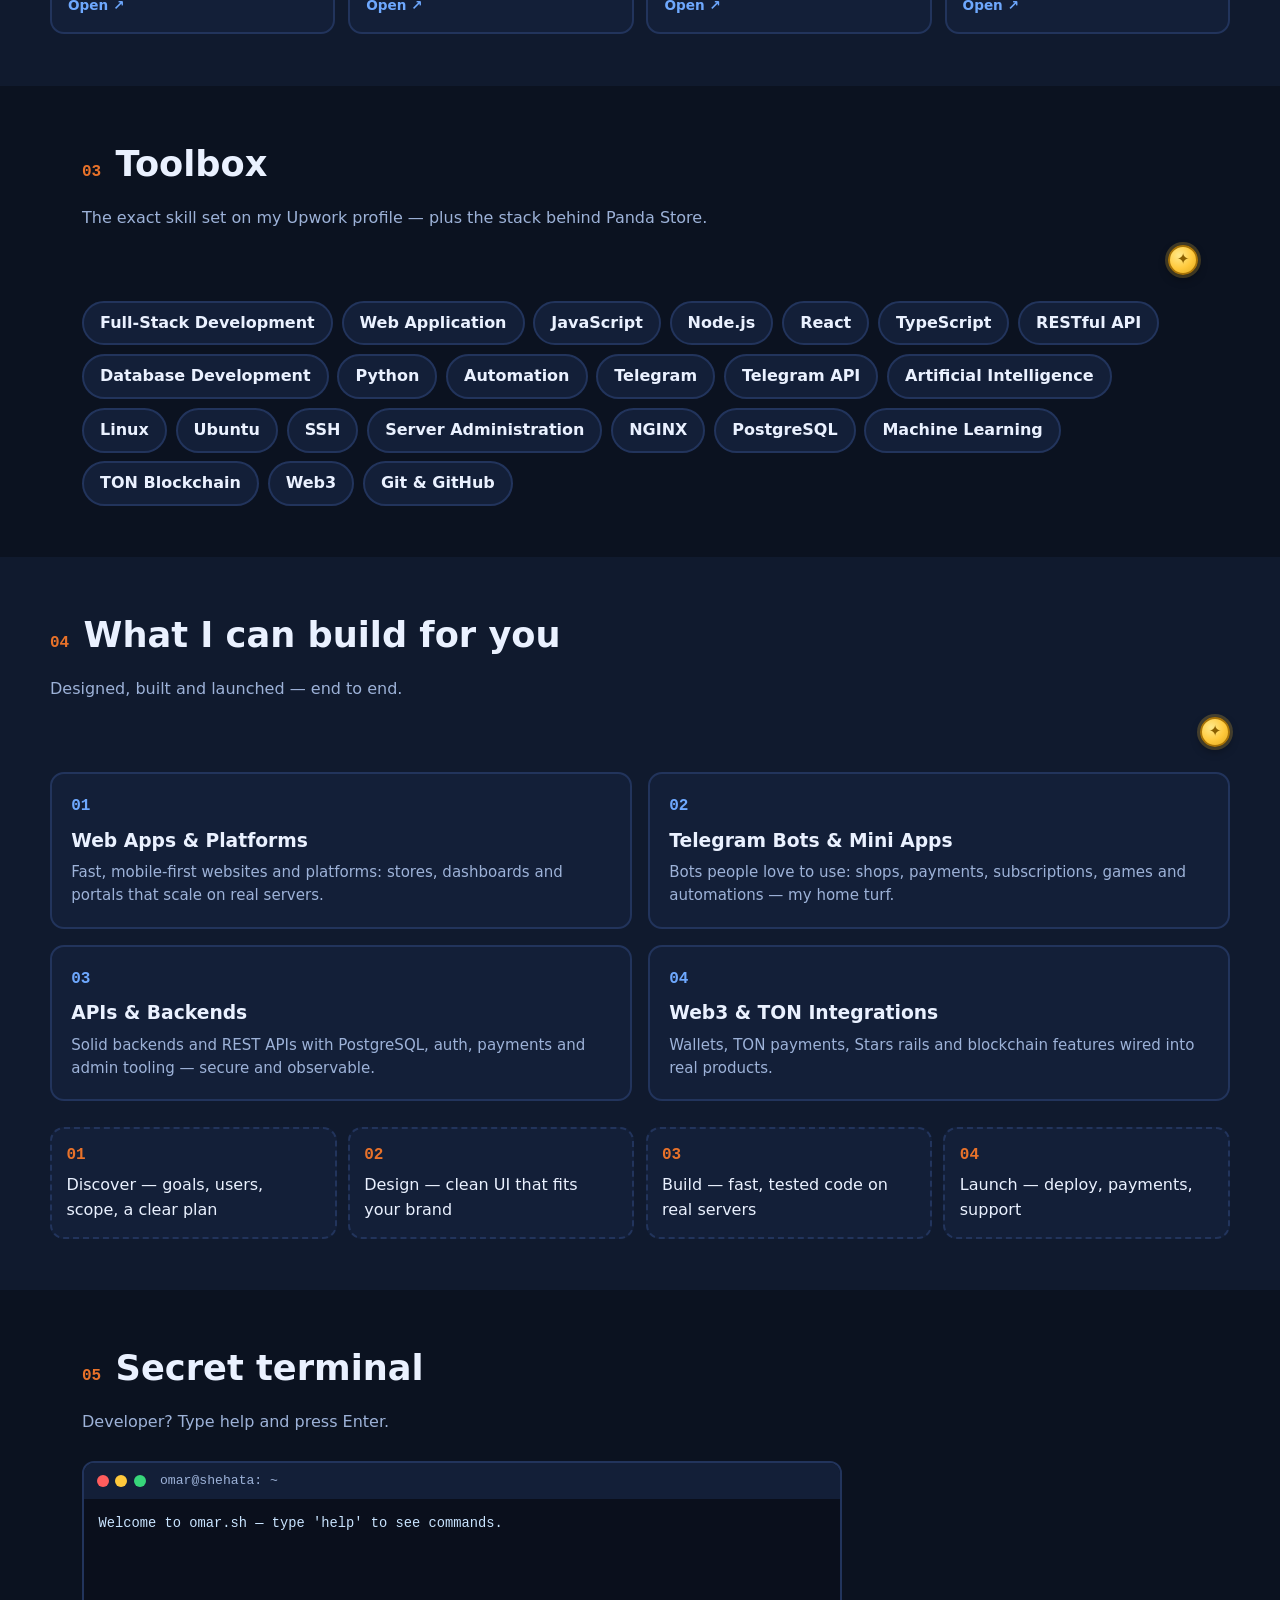
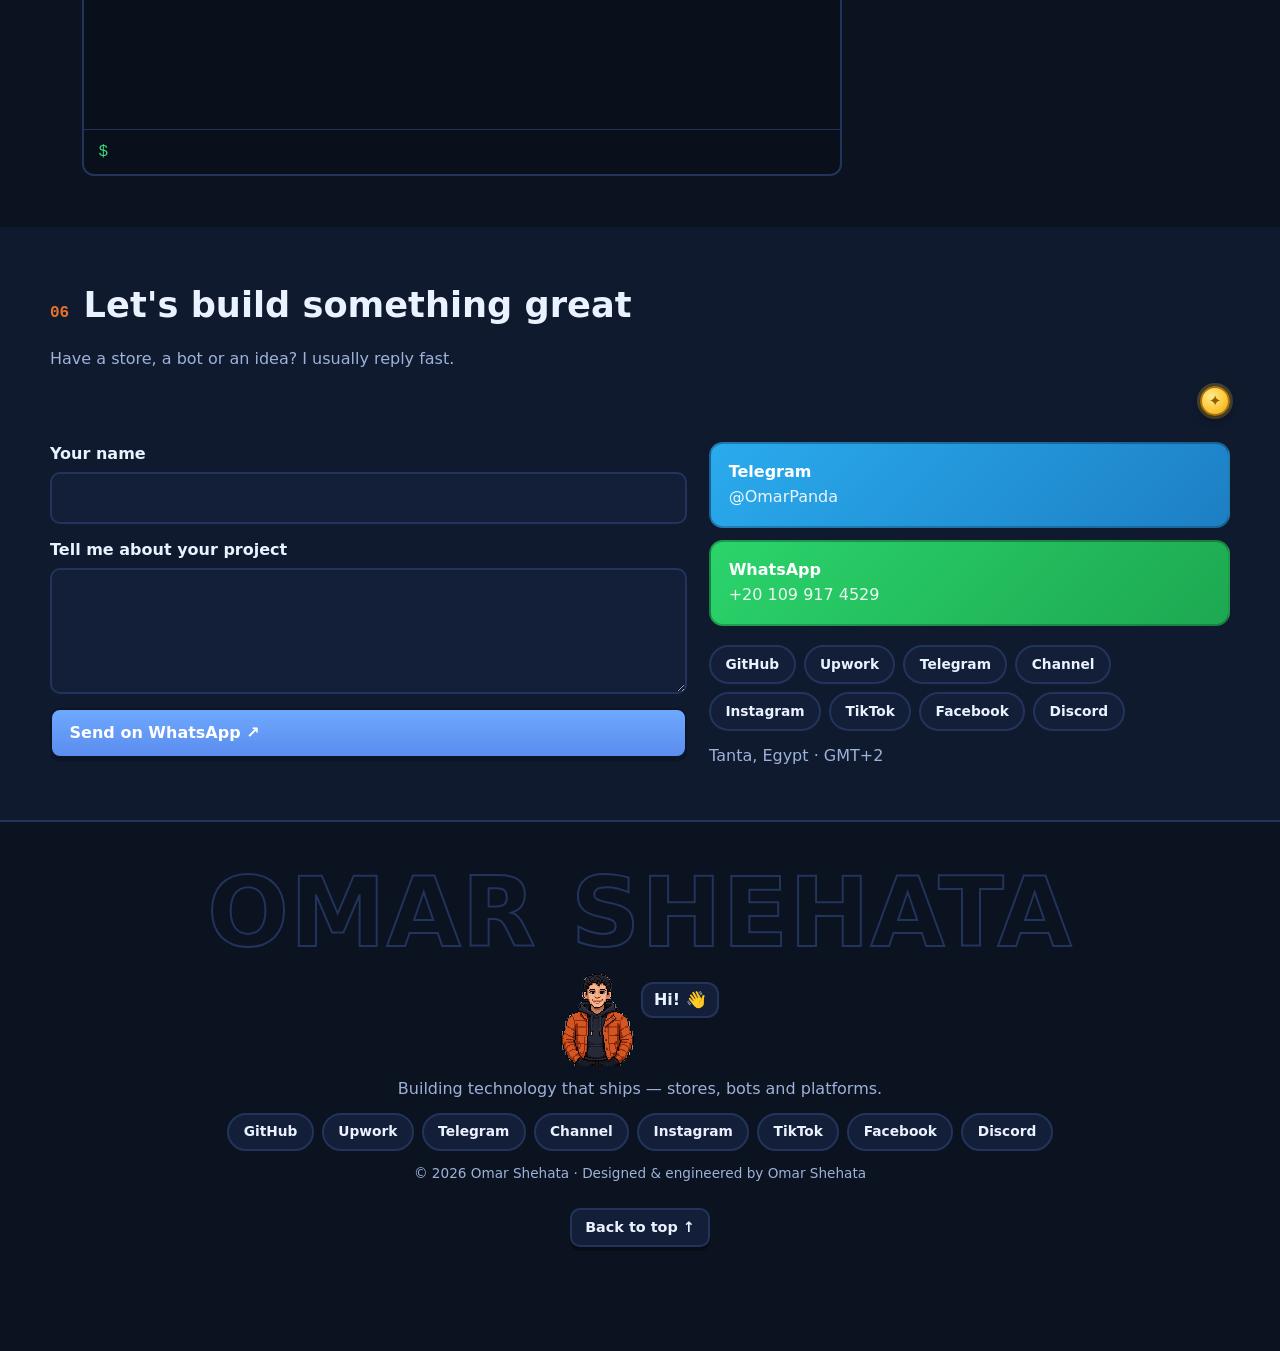
==== commit 3ef56184: "Fix: character walks (animated sprites), game modal closes properly, achievement no longer stacks ov" ====
--- a/index.html
+++ b/index.html
@@ -86,7 +86,7 @@
         <span class="float-chip chip-b">TON · Web3</span>
         <button class="coin" data-coin="0" aria-label="Hidden coin">✦</button>
       </div>
-      <img class="hero-char" src="assets/char-front.png" alt="Pixel Omar">
+      <img class="hero-char walk-anim" src="assets/char-walk-1.png" alt="Pixel Omar">
     </div>
   </section>
 
@@ -168,7 +168,7 @@
 
 <!-- ══════════ DIALOGUE / TOUR ══════════ -->
 <div id="dialog" class="dialog" hidden>
-  <img class="dlg-char" src="assets/char-front.png" alt="">
+  <img class="dlg-char walk-anim" src="assets/char-walk-1.png" alt="">
   <div class="dlg-box">
     <div class="dlg-head"><b>OMAR.EXE</b><span id="dlgChapter"></span><span class="dlg-dots" id="dlgDots"></span></div>
     <p id="dlgText"></p>
--- a/style.css
+++ b/style.css
@@ -11,6 +11,9 @@
   --text:#12203c; --muted:#4c648f;
 }
 *{margin:0;padding:0;box-sizing:border-box}
+[hidden]{display:none!important}
+.walk-anim{animation:bob .3s ease-in-out infinite alternate}
+@keyframes bob{from{transform:translateY(0)}to{transform:translateY(-4px)}}
 html{scroll-behavior:smooth}
 body{background:var(--bg);color:var(--text);font-family:system-ui,-apple-system,"Segoe UI",Roboto,Arial,sans-serif;line-height:1.55;overflow-x:hidden}
 img{max-width:100%;display:block}
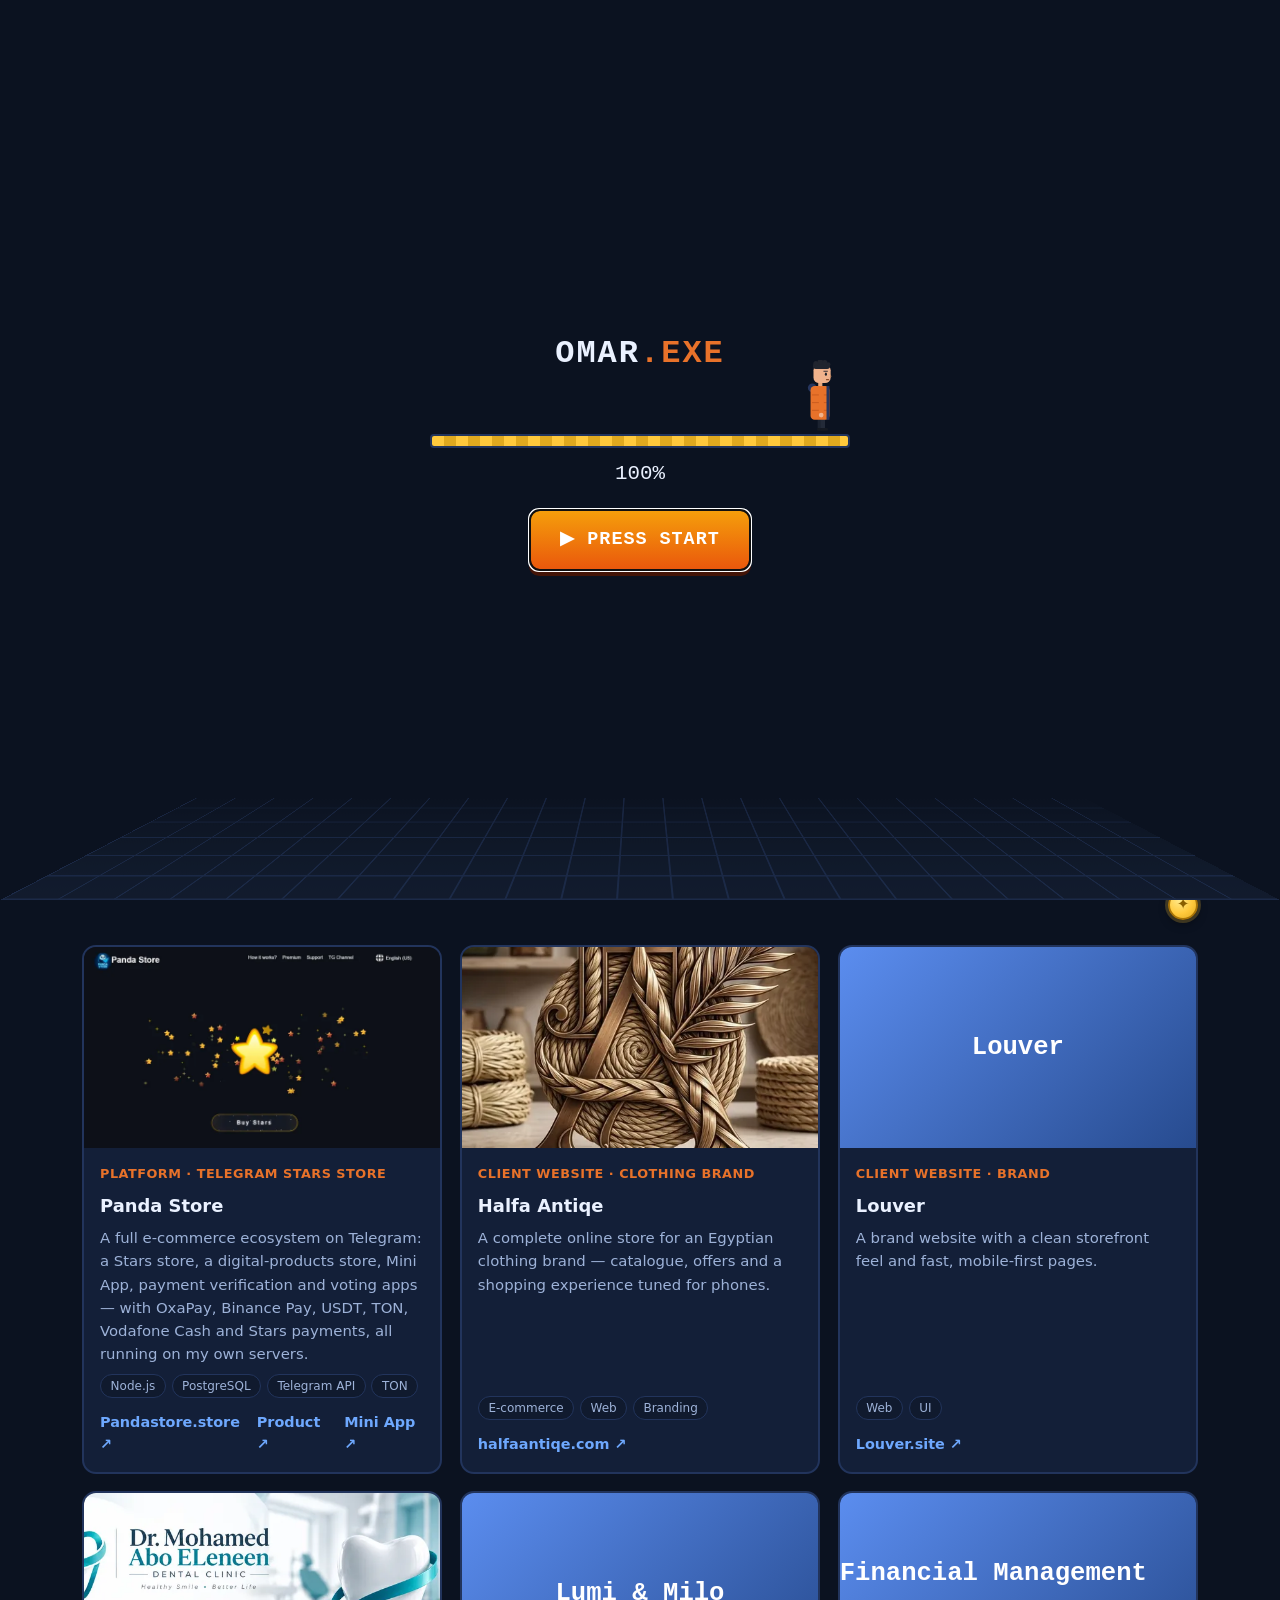
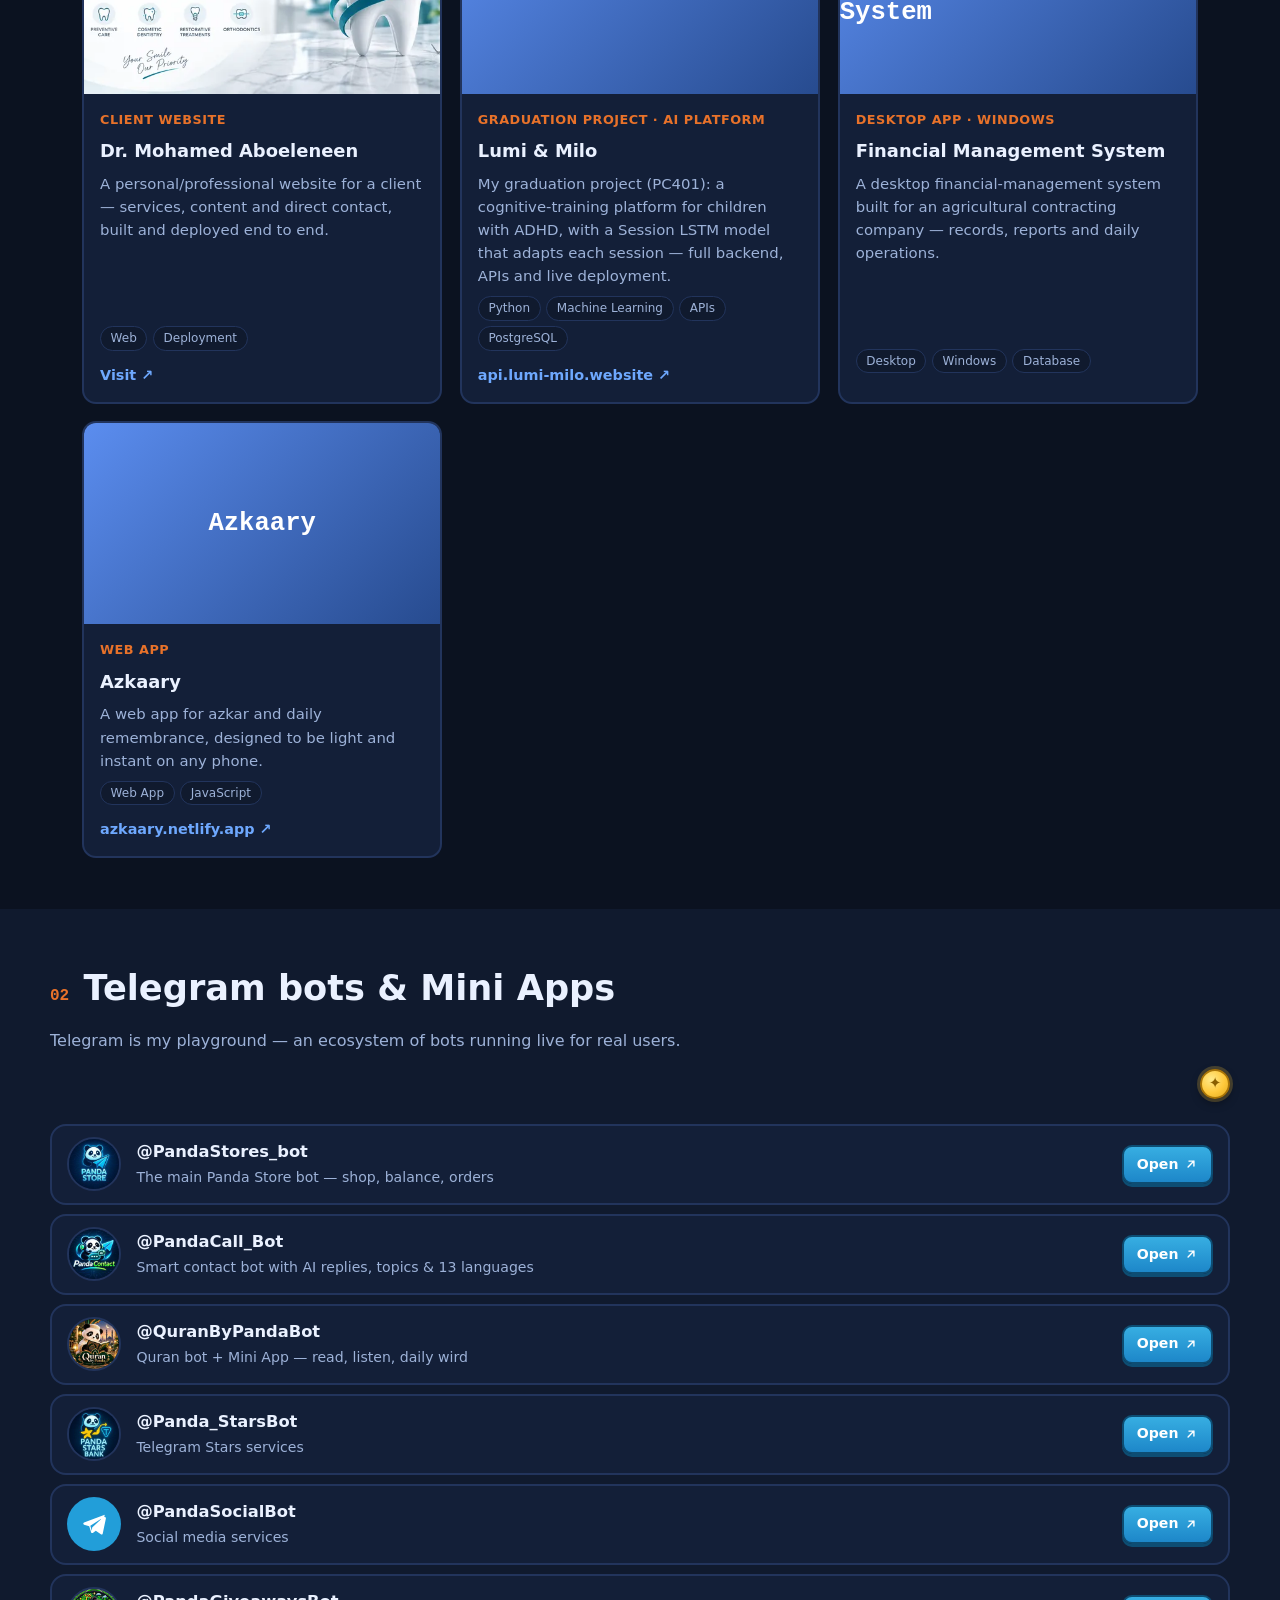
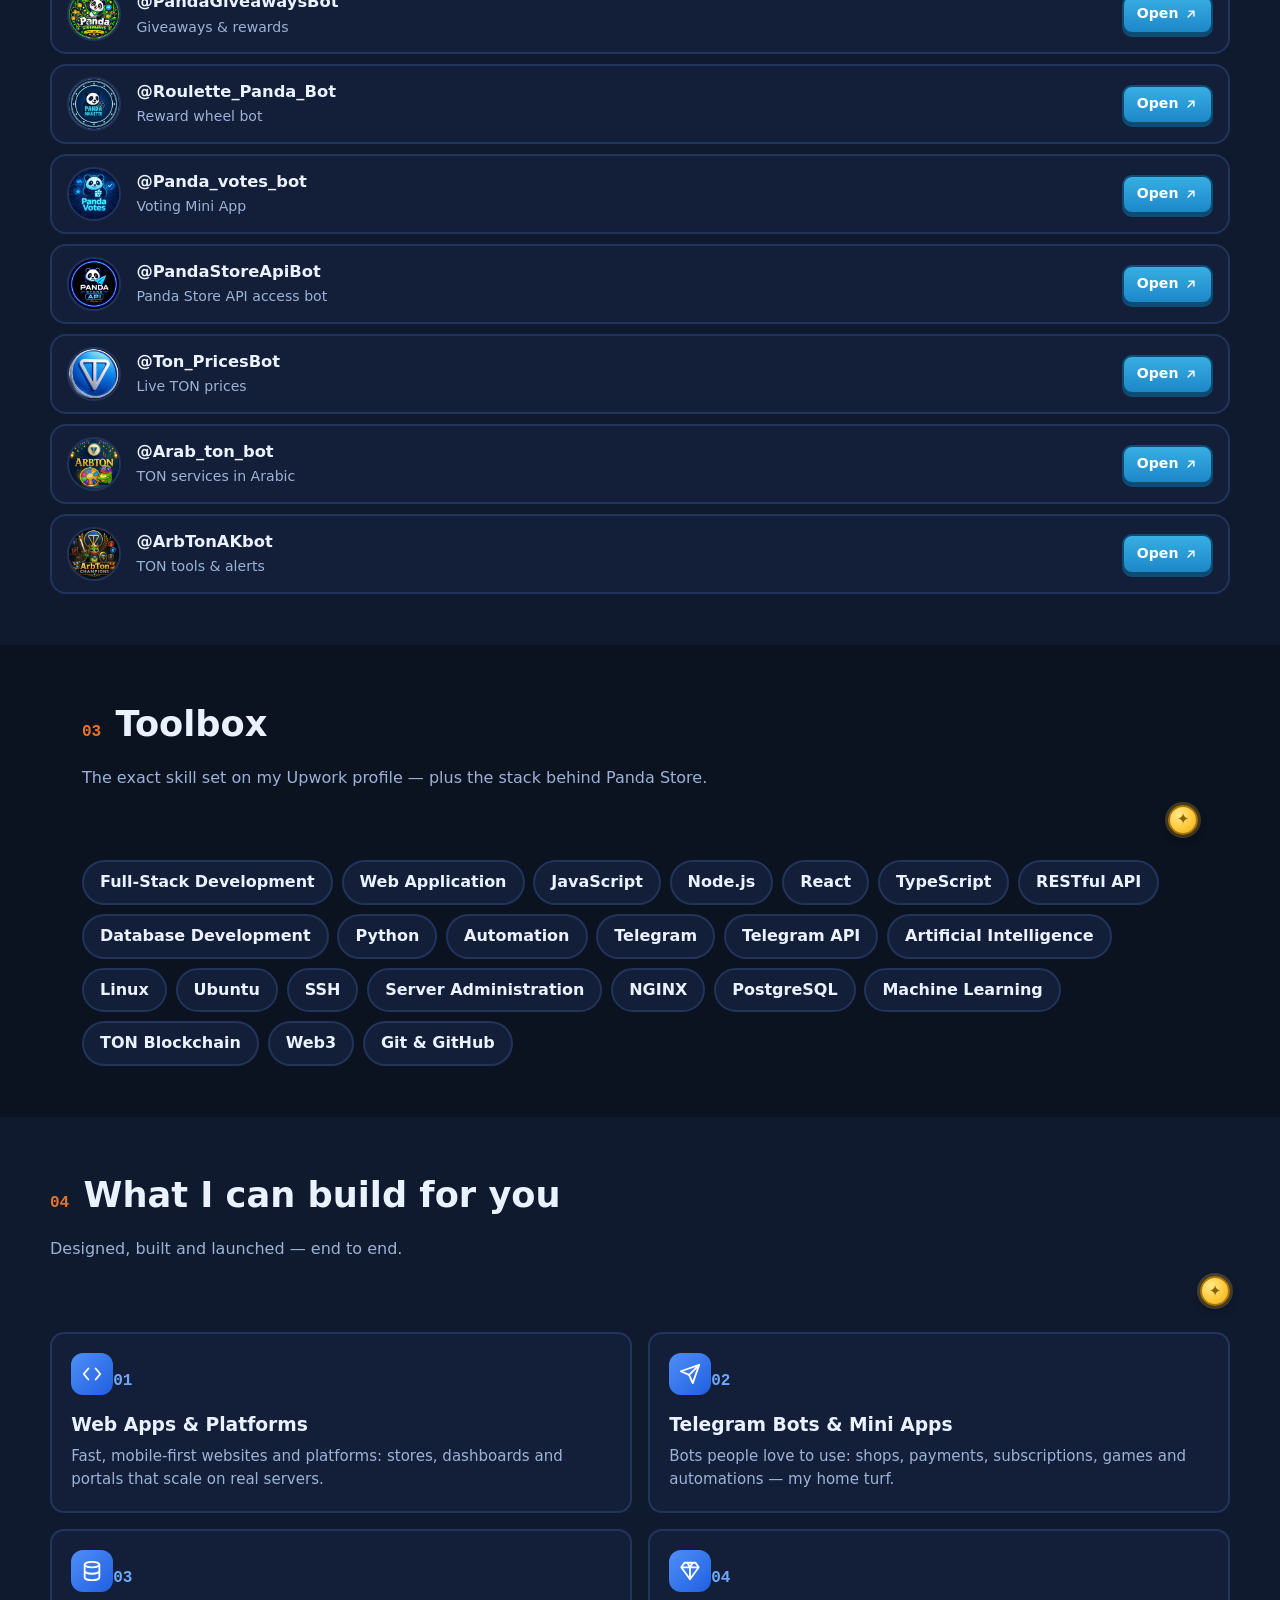
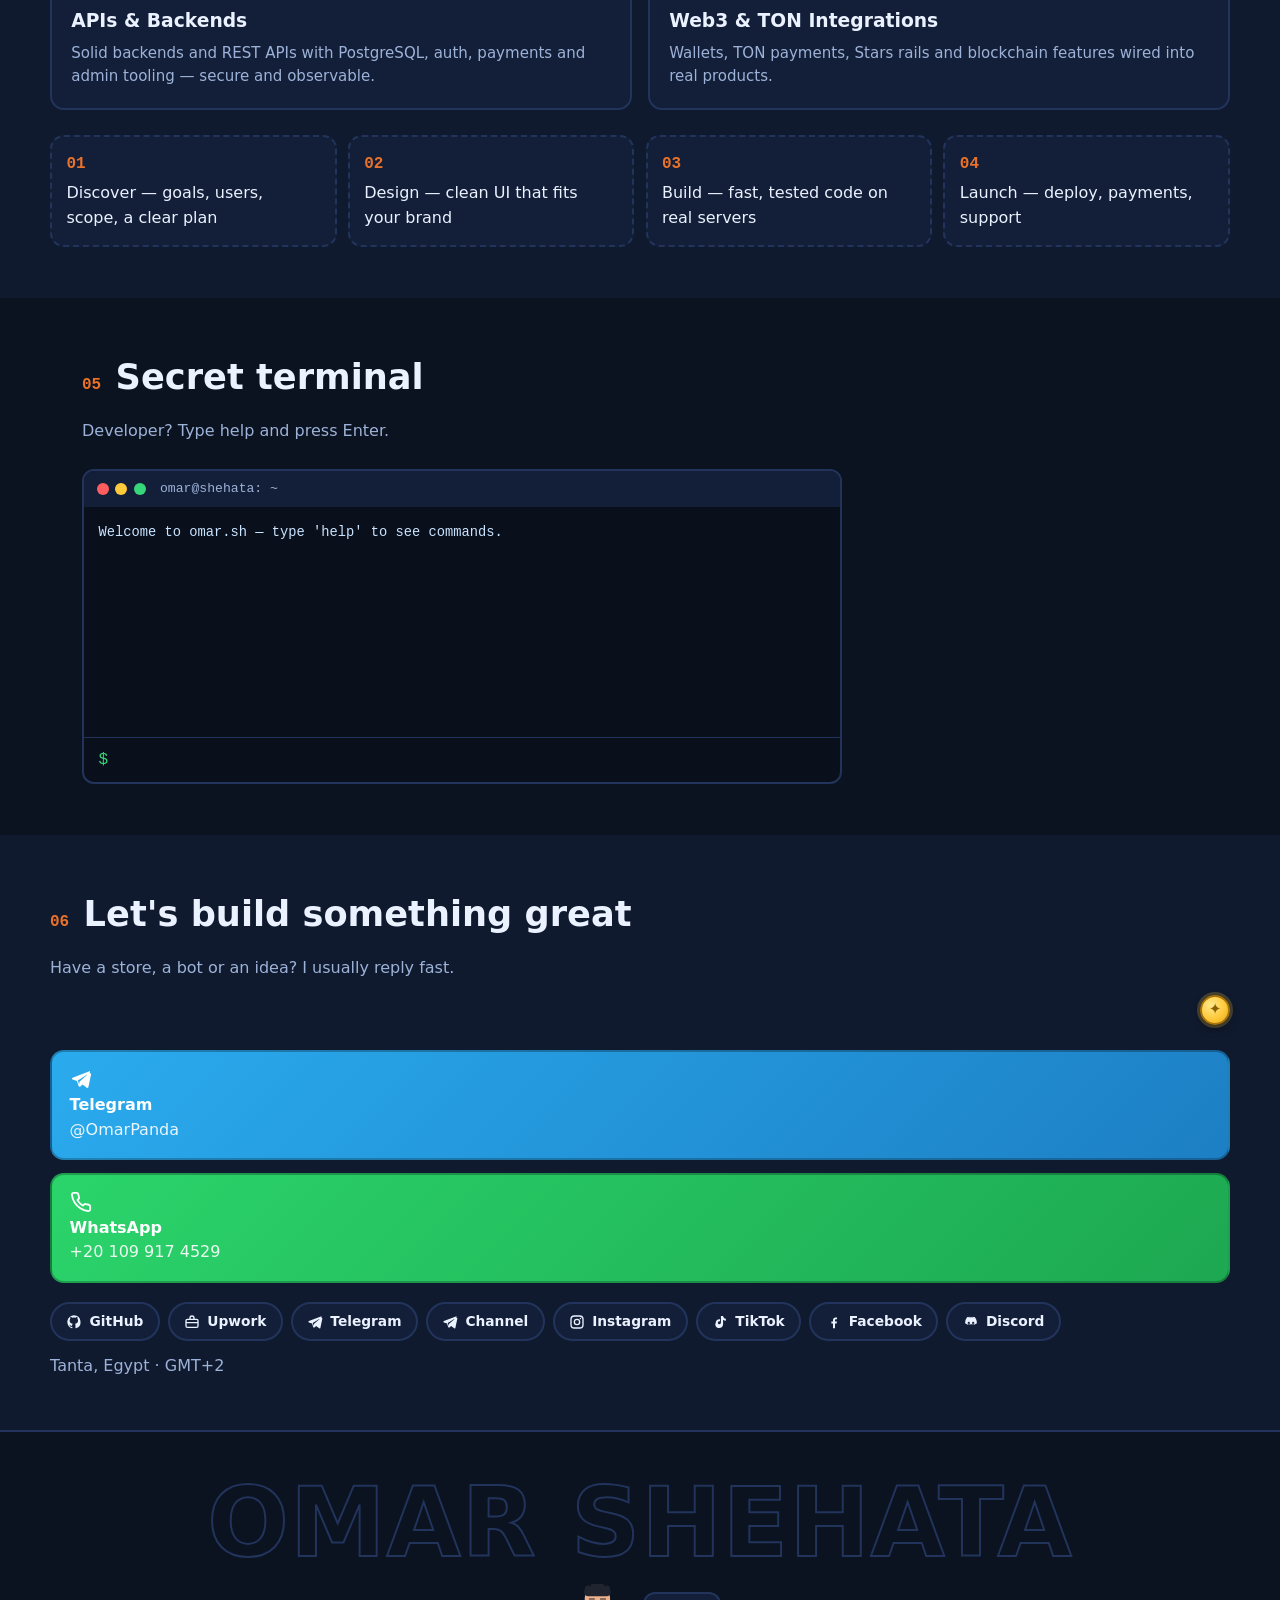
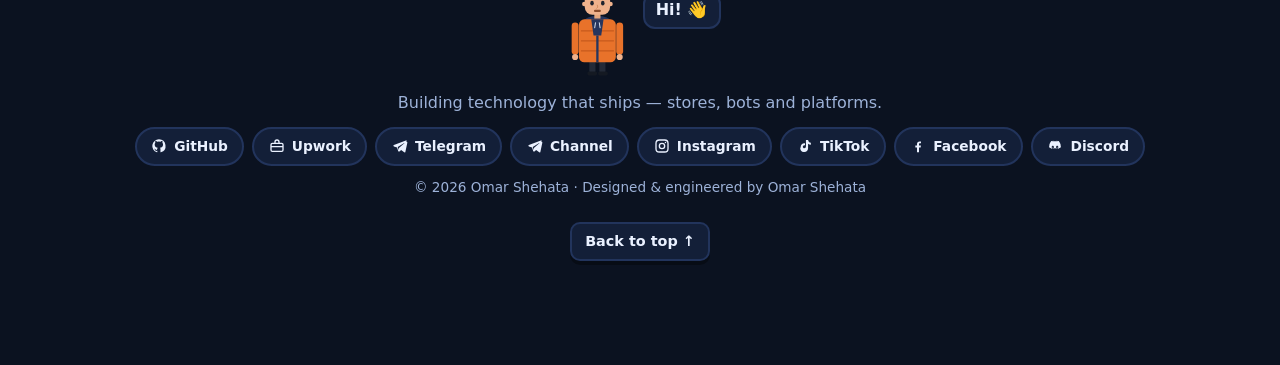
==== commit 66b8eb52: "Upgrade: coded SVG character (blink/talk/walk/wave), bots as list with real Telegram avatars, deeper" ====
--- a/index.html
+++ b/index.html
@@ -18,7 +18,7 @@
   <div class="loader-inner">
     <div class="loader-logo">OMAR<span>.EXE</span></div>
     <div class="loader-track">
-      <img id="loaderChar" src="assets/char-walk-1.png" alt="">
+      <span id="loaderChar" class="char-slot" data-char="side"></span>
       <div class="loader-bar"><div id="loaderFill"></div></div>
     </div>
     <div class="loader-pct"><span id="loaderPct">0</span>%</div>
@@ -39,10 +39,10 @@
     <a href="cv.html" data-i18n="navCv">Résumé</a>
   </nav>
   <div class="header-actions">
-    <button id="themeBtn" class="icon-btn" aria-label="Toggle theme">☾</button>
+    <button id="themeBtn" class="icon-btn" aria-label="Toggle theme"></button>
     <button id="langBtn" class="icon-btn lang" aria-label="Language">ع</button>
     <a class="px-btn small talk" href="#contact" data-i18n="letsTalk">Let's talk</a>
-    <button id="menuBtn" class="icon-btn burger" aria-label="Menu">☰</button>
+    <button id="menuBtn" class="icon-btn burger" aria-label="Menu"><svg viewBox="0 0 24 24" fill="none" stroke="currentColor" stroke-width="2.2" stroke-linecap="round"><path d="M4 7h16M4 12h16M4 17h16"/></svg></button>
   </div>
 </header>
 
@@ -86,7 +86,7 @@
         <span class="float-chip chip-b">TON · Web3</span>
         <button class="coin" data-coin="0" aria-label="Hidden coin">✦</button>
       </div>
-      <img class="hero-char walk-anim" src="assets/char-walk-1.png" alt="Pixel Omar">
+      <span class="hero-char char-slot" data-char="front"></span>
     </div>
   </section>
 
@@ -101,7 +101,7 @@
   <!-- ══════════ BOTS ══════════ -->
   <section id="bots" class="section alt">
     <div class="sec-head"><span class="sec-num">02</span><h2 data-i18n="botsTitle">Telegram bots & Mini Apps</h2><p data-i18n="botsSub">Telegram is my playground — an ecosystem of bots running live for real users.</p><button class="coin" data-coin="2" aria-label="Hidden coin">✦</button></div>
-    <div class="bots-grid" id="botsGrid"></div>
+    <div class="bots-list" id="botsList"></div>
   </section>
 
   <!-- ══════════ SKILLS ══════════ -->
@@ -136,14 +136,9 @@
   <section id="contact" class="section alt">
     <div class="sec-head"><span class="sec-num">06</span><h2 data-i18n="contactTitle">Let's build something great</h2><p data-i18n="contactSub">Have a store, a bot or an idea? I usually reply fast.</p><button class="coin" data-coin="5" aria-label="Hidden coin">✦</button></div>
     <div class="contact-grid">
-      <form id="contactForm" class="contact-form">
-        <label><span data-i18n="fName">Your name</span><input id="cfName" required></label>
-        <label><span data-i18n="fMsg">Tell me about your project</span><textarea id="cfMsg" rows="4" required></textarea></label>
-        <button class="px-btn" type="submit" data-i18n="fSend">Send on WhatsApp ↗</button>
-      </form>
       <div class="contact-cards">
-        <a class="c-card tg" href="https://t.me/OmarPanda" target="_blank" rel="noopener"><b>Telegram</b><span>@OmarPanda</span></a>
-        <a class="c-card wa" href="https://wa.me/201099174529" target="_blank" rel="noopener"><b>WhatsApp</b><span>+20 109 917 4529</span></a>
+        <a class="c-card tg" href="https://t.me/OmarPanda" target="_blank" rel="noopener"><svg viewBox="0 0 24 24" fill="currentColor"><path d="M21.9 3.4 2.8 10.5c-.95.35-.9 1.75.08 2.1l4.7 1.55 1.8 5.6c.23.7 1.17.9 1.85.37l2.45-2 4.65 3.44c.62.46 1.54.1 1.7-.64l2.95-13.9c.18-.88-.62-1.6-1.5-1.32ZM8.6 13.5l9.7-6.1c.22-.14.4.17.21.32l-8.2 7.4-.32 3.05L8.6 13.5Z"/></svg><b>Telegram</b><span>@OmarPanda</span></a>
+        <a class="c-card wa" href="https://wa.me/201099174529" target="_blank" rel="noopener"><svg viewBox="0 0 24 24" fill="none" stroke="currentColor" stroke-width="2" stroke-linecap="round" stroke-linejoin="round"><path d="M22 16.9v3a2 2 0 0 1-2.2 2 19.8 19.8 0 0 1-8.6-3.1 19.5 19.5 0 0 1-6-6A19.8 19.8 0 0 1 2.1 4.2 2 2 0 0 1 4.1 2h3a2 2 0 0 1 2 1.7c.1 1 .4 2 .7 2.9a2 2 0 0 1-.5 2.1L8.1 10a16 16 0 0 0 6 6l1.3-1.3a2 2 0 0 1 2.1-.4c.9.3 1.9.5 2.9.7a2 2 0 0 1 1.6 2Z"/></svg><b>WhatsApp</b><span>+20 109 917 4529</span></a>
         <div class="socials" id="socialsRow"></div>
         <p class="contact-meta">Tanta, Egypt · GMT+2</p>
       </div>
@@ -154,7 +149,7 @@
 <!-- ══════════ FOOTER ══════════ -->
 <footer>
   <div class="foot-name">OMAR SHEHATA</div>
-  <div class="foot-char"><img src="assets/char-front.png" alt=""><span class="bubble" data-i18n="footHi">Hi! 👋</span></div>
+  <div class="foot-char"><span class="char-slot" data-char="front"></span><span class="bubble" data-i18n="footHi">Hi! 👋</span></div>
   <p data-i18n="footTag">Building technology that ships — stores, bots and platforms.</p>
   <div class="socials center" id="socialsFoot"></div>
   <p class="copy">© <span id="footYear">2026</span> Omar Shehata · <span data-i18n="footMade">Designed & engineered by Omar Shehata</span></p>
@@ -162,13 +157,13 @@
 </footer>
 
 <!-- ══════════ HUD ══════════ -->
-<button id="tourBtn" class="hud-btn tour" hidden>🗺️ <span data-i18n="tourBtn">TOUR</span></button>
-<div id="coinHud" class="hud-coins" hidden><span class="coin-ic">✦</span><b id="coinCount">0/6</b><button id="playBtn" class="px-btn small" hidden>▶ Play</button><button id="coinReset" class="mini" title="Reset">↺</button></div>
-<div id="achieve" class="achieve" hidden><b data-i18n="achTitle">🏆 ACHIEVEMENT UNLOCKED — Explorer</b><span data-i18n="achSub">You found every hidden coin. Respect! Now let's build something together.</span><button class="px-btn small" id="achPlay">🎮 Play</button></div>
+<button id="tourBtn" class="hud-btn tour" hidden><svg viewBox="0 0 24 24" fill="none" stroke="currentColor" stroke-width="2" stroke-linecap="round" stroke-linejoin="round"><circle cx="12" cy="12" r="9"/><polygon points="15.5 8.5 13.5 13.5 8.5 15.5 10.5 10.5" fill="currentColor" stroke="none"/></svg> <span data-i18n="tourBtn">TOUR</span></button>
+<div id="coinHud" class="hud-coins" hidden><span class="coin-ic"><svg viewBox="0 0 24 24" fill="currentColor"><path d="M12 2l2.4 6.2L21 9.3l-5 4.2 1.7 6.5L12 16.6 6.3 20 8 13.5 3 9.3l6.6-1.1z"/></svg></span><b id="coinCount">0/6</b><button id="playBtn" class="px-btn small" hidden><svg viewBox="0 0 24 24" fill="currentColor"><path d="M8 5v14l11-7z"/></svg> Play</button><button id="coinReset" class="mini" title="Reset"><svg viewBox="0 0 24 24" fill="none" stroke="currentColor" stroke-width="2" stroke-linecap="round" stroke-linejoin="round"><path d="M3 12a9 9 0 1 0 2.6-6.3L3 8"/><path d="M3 3v5h5"/></svg></button></div>
+<div id="achieve" class="achieve" hidden><b data-i18n="achTitle">🏆 ACHIEVEMENT UNLOCKED — Explorer</b><span data-i18n="achSub">You found every hidden coin. Respect! Now let's build something together.</span><button class="px-btn small" id="achPlay"><svg viewBox="0 0 24 24" fill="currentColor"><path d="M8 5v14l11-7z"/></svg> Play</button></div>
 
 <!-- ══════════ DIALOGUE / TOUR ══════════ -->
 <div id="dialog" class="dialog" hidden>
-  <img class="dlg-char walk-anim" src="assets/char-walk-1.png" alt="">
+  <span class="dlg-char char-slot" data-char="front"></span>
   <div class="dlg-box">
     <div class="dlg-head"><b>OMAR.EXE</b><span id="dlgChapter"></span><span class="dlg-dots" id="dlgDots"></span></div>
     <p id="dlgText"></p>
--- a/style.css
+++ b/style.css
@@ -22,11 +22,17 @@
 [dir="rtl"] body{font-family:system-ui,"Segoe UI",Tahoma,Arial,sans-serif}
 
 /* pixel button */
-.px-btn{display:inline-flex;align-items:center;gap:.45rem;background:linear-gradient(180deg,var(--blue),var(--blue2));color:#fff;border:2px solid #0a1526;border-radius:10px;padding:.65rem 1.1rem;font-weight:700;box-shadow:0 4px 0 #0a1526;transition:transform .08s,box-shadow .08s}
-.px-btn:active{transform:translateY(3px);box-shadow:0 1px 0 #0a1526}
+.px-btn{display:inline-flex;align-items:center;gap:.45rem;background:linear-gradient(180deg,#4f8ff7,#1f5fe0);color:#fff;border:2px solid #0b1e42;border-radius:10px;padding:.65rem 1.1rem;font-weight:700;box-shadow:0 4px 0 #0b1e42;transition:transform .08s,box-shadow .08s}
+.px-btn:active{transform:translateY(3px);box-shadow:0 1px 0 #0b1e42}
 .px-btn.ghost{background:var(--surface);color:var(--text);border-color:var(--line);box-shadow:0 4px 0 rgba(0,0,0,.35)}
 .px-btn.small{padding:.4rem .8rem;font-size:.9rem}
-.px-btn.big{font-size:1.15rem;padding:.9rem 1.8rem;font-family:var(--pxfont);letter-spacing:1px;background:linear-gradient(180deg,#ffb03a,var(--orange));border-color:#3a1503;box-shadow:0 5px 0 #3a1503}
+.px-btn.big{font-size:1.15rem;padding:.9rem 1.8rem;font-family:var(--pxfont);letter-spacing:1px;background:linear-gradient(180deg,#f59e0b,#ea580c);border-color:#431407;box-shadow:0 5px 0 #431407}
+.px-btn svg,.hud-btn svg{width:16px;height:16px;flex:none}
+.icon-btn svg{width:20px;height:20px}
+.coin-ic svg{width:17px;height:17px;display:block}
+.hud-coins .mini svg{width:15px;height:15px;display:block}
+.socials a{display:inline-flex;align-items:center;gap:.45rem}
+.socials a svg{width:16px;height:16px;flex:none}
 .icon-btn{background:var(--surface);border:2px solid var(--line);color:var(--text);border-radius:10px;width:40px;height:40px;font-size:1.05rem;display:inline-flex;align-items:center;justify-content:center}
 .icon-btn.lang{font-weight:800}
 
@@ -38,7 +44,26 @@
 .loader-logo{font-family:var(--pxfont);font-size:2rem;font-weight:700;letter-spacing:2px}
 .loader-logo span{color:var(--orange)}
 .loader-track{margin:2.2rem 0 .4rem;position:relative;height:34px}
-.loader-track img{position:absolute;bottom:16px;left:0;height:64px;image-rendering:pixelated;transition:left .12s linear}
+.loader-track .char-slot{position:absolute;bottom:14px;left:0;height:74px;transition:left .12s linear}
+.char-slot{display:inline-block;line-height:0}
+.char-slot svg{height:100%;width:auto}
+.char-svg g{transform-box:view-box}
+.char-svg.front{animation:charBounce 1.7s ease-in-out infinite}
+@keyframes charBounce{0%,100%{transform:translateY(0)}50%{transform:translateY(-4px)}}
+.char-svg .eyes{transform-origin:100px 50px;animation:blinkEyes 4.4s infinite}
+@keyframes blinkEyes{0%,91%,100%{transform:scaleY(1)}94.5%{transform:scaleY(.08)}}
+.char-svg .mouth{transform-origin:100px 70px}
+.char-svg.talking .mouth{animation:talkMouth .15s ease-in-out infinite alternate}
+@keyframes talkMouth{from{transform:scaleY(.3)}to{transform:scaleY(1.25)}}
+.char-svg .arm-wave{transform-origin:158px 104px}
+.char-svg.waving .arm-wave{animation:waveArm .42s ease-in-out infinite alternate}
+@keyframes waveArm{from{transform:rotate(-124deg)}to{transform:rotate(-156deg)}}
+.char-svg.side{animation:charBounce .36s ease-in-out infinite alternate}
+.char-svg .leg-a{transform-origin:107px 196px;animation:legSwing .36s ease-in-out infinite alternate}
+.char-svg .leg-b{transform-origin:97px 196px;animation:legSwing .36s ease-in-out infinite alternate-reverse}
+.c-card svg{width:22px;height:22px;margin-bottom:.15rem}
+@keyframes legSwing{from{transform:rotate(17deg)}to{transform:rotate(-17deg)}}
+.char-svg .arm-s{transform-origin:102px 102px;animation:legSwing .36s ease-in-out infinite alternate-reverse}
 .loader-bar{position:absolute;bottom:0;left:0;right:0;height:14px;border:2px solid var(--line);background:var(--bg2);border-radius:4px;overflow:hidden}
 #loaderFill{height:100%;width:0;background:repeating-linear-gradient(90deg,var(--gold) 0 12px,#e0a91f 12px 24px)}
 .loader-pct{font-family:var(--pxfont);font-size:1.3rem;margin:.6rem 0 1.2rem}
@@ -89,8 +114,8 @@
 .chip-a{top:6%;inset-inline-start:-8%}
 .chip-b{bottom:10%;inset-inline-end:-6%;animation-delay:1.2s}
 @keyframes floaty{50%{transform:translateY(-8px)}}
-.hero-char{position:absolute;bottom:-14px;inset-inline-start:-6px;height:110px;image-rendering:pixelated;filter:drop-shadow(0 8px 10px rgba(0,0,0,.4))}
-@media(min-width:920px){.hero-char{height:140px}}
+.hero-char{position:absolute;bottom:-14px;inset-inline-start:-6px;height:118px;filter:drop-shadow(0 8px 10px rgba(0,0,0,.4))}
+@media(min-width:920px){.hero-char{height:150px}}
 
 /* coins */
 .coin{position:absolute;width:30px;height:30px;border-radius:50%;border:2px solid #a87408;background:radial-gradient(circle at 35% 32%,#ffe98a,var(--gold) 55%,#e0a91f);color:#8a5f00;font-size:.95rem;line-height:1;display:flex;align-items:center;justify-content:center;box-shadow:0 0 0 3px rgba(255,201,60,.22),0 4px 10px rgba(0,0,0,.4);animation:coinPulse 1.8s ease-in-out infinite;z-index:5}
@@ -134,16 +159,19 @@
 .work-links{display:flex;gap:.9rem;margin-top:.3rem}
 .work-links a{color:var(--blue);font-weight:700;font-size:.9rem}
 
-/* bots */
-.bots-grid{display:grid;gap:.8rem;grid-template-columns:repeat(2,1fr)}
-@media(min-width:760px){.bots-grid{grid-template-columns:repeat(3,1fr)}}
-@media(min-width:1020px){.bots-grid{grid-template-columns:repeat(4,1fr)}}
-.bot-card{background:var(--surface);border:2px solid var(--line);border-radius:var(--radius);padding:1rem;display:flex;flex-direction:column;gap:.3rem;transition:border-color .15s,transform .15s}
-.bot-card:hover{border-color:var(--blue);transform:translateY(-3px)}
-.bot-card .bot-ic{font-size:1.5rem}
-.bot-card b{font-size:1rem;word-break:break-word}
-.bot-card span{color:var(--muted);font-size:.85rem;flex:1}
-.bot-card a{color:var(--blue);font-weight:700;font-size:.85rem}
+/* bots — single-column list with real Telegram avatars */
+.bots-list{display:flex;flex-direction:column;gap:.6rem;max-width:780px}
+.bot-row{display:flex;align-items:center;gap:.95rem;background:var(--surface);border:2px solid var(--line);border-radius:16px;padding:.7rem .95rem;transition:border-color .15s,transform .15s}
+.bot-row:hover{border-color:var(--blue);transform:translateX(4px)}
+[dir="rtl"] .bot-row:hover{transform:translateX(-4px)}
+.bot-ava{width:54px;height:54px;border-radius:50%;object-fit:cover;flex:none;border:2px solid var(--line)}
+.bot-ava-fb{width:54px;height:54px;border-radius:50%;background:#229ed9;color:#fff;display:flex;align-items:center;justify-content:center;flex:none}
+.bot-ava-fb svg{width:26px;height:26px}
+.bot-info{flex:1;min-width:0}
+.bot-info b{display:block;font-size:1.02rem;word-break:break-word}
+.bot-info span{color:var(--muted);font-size:.88rem}
+.bot-open{flex:none;display:inline-flex;align-items:center;gap:.35rem;background:linear-gradient(180deg,#37aee2,#1d87c9);color:#fff;border:2px solid #0d4d73;border-radius:10px;padding:.42rem .8rem;font-weight:700;font-size:.88rem;box-shadow:0 3px 0 #0d4d73}
+.bot-open svg{width:14px;height:14px}
 
 /* skills */
 .skills-wrap{display:flex;flex-wrap:wrap;gap:.55rem}
@@ -155,6 +183,8 @@
 @media(min-width:760px){.serv-grid{grid-template-columns:1fr 1fr}}
 .serv-card{background:var(--surface);border:2px solid var(--line);border-radius:var(--radius);padding:1.2rem}
 .serv-card .serv-num{font-family:var(--pxfont);color:var(--blue);font-weight:700}
+.serv-ic{display:inline-flex;width:42px;height:42px;border-radius:12px;background:linear-gradient(135deg,#4f8ff7,#1f5fe0);color:#fff;align-items:center;justify-content:center;margin-bottom:.5rem}
+.serv-ic svg{width:22px;height:22px}
 .serv-card h3{margin:.4rem 0}
 .serv-card p{color:var(--muted);font-size:.94rem}
 .process{display:grid;gap:.7rem;margin-top:1.6rem;grid-template-columns:1fr}
@@ -175,12 +205,7 @@
 .term-input input{flex:1;background:none;border:0;outline:0;color:#fff;font:inherit;min-width:0}
 
 /* contact */
-.contact-grid{display:grid;gap:1.4rem;grid-template-columns:1fr}
-@media(min-width:860px){.contact-grid{grid-template-columns:1.1fr .9fr}}
-.contact-form{display:flex;flex-direction:column;gap:.9rem}
-.contact-form label{display:flex;flex-direction:column;gap:.35rem;font-weight:600}
-.contact-form input,.contact-form textarea{background:var(--surface);border:2px solid var(--line);border-radius:10px;padding:.7rem .9rem;color:var(--text);font:inherit;resize:vertical}
-.contact-form input:focus,.contact-form textarea:focus{outline:2px solid var(--blue);border-color:transparent}
+.contact-grid{max-width:640px}
 .contact-cards{display:flex;flex-direction:column;gap:.8rem}
 .c-card{border-radius:var(--radius);padding:1rem 1.1rem;display:flex;flex-direction:column;color:#fff;border:2px solid rgba(0,0,0,.25)}
 .c-card.tg{background:linear-gradient(135deg,#2aabee,#1d7fc4)}
@@ -196,14 +221,14 @@
 footer{border-top:2px solid var(--line);padding:2.6rem 1rem 6.5rem;text-align:center;position:relative;overflow:hidden}
 .foot-name{font-size:clamp(2.4rem,10vw,6rem);font-weight:900;letter-spacing:1px;color:transparent;-webkit-text-stroke:2px var(--line);line-height:1.05}
 .foot-char{display:flex;align-items:flex-start;justify-content:center;gap:.4rem;margin-top:.6rem}
-.foot-char img{height:92px;image-rendering:pixelated}
+.foot-char .char-slot{height:96px}
 .bubble{background:var(--surface);border:2px solid var(--line);border-radius:12px;padding:.25rem .7rem;font-weight:700;position:relative;top:8px}
 footer p{color:var(--muted);margin:.7rem 0}
 footer .copy{font-size:.85rem}
 #toTop{margin-top:.8rem}
 
 /* ═══ HUD ═══ */
-.hud-btn{position:fixed;bottom:calc(14px + env(safe-area-inset-bottom));inset-inline-start:14px;z-index:80;background:linear-gradient(180deg,var(--blue),var(--blue2));color:#fff;border:2px solid #0a1526;border-radius:99px;padding:.55rem 1rem;font-weight:800;box-shadow:0 4px 0 #0a1526;font-family:var(--pxfont)}
+.hud-btn{position:fixed;bottom:calc(14px + env(safe-area-inset-bottom));inset-inline-start:14px;z-index:80;background:linear-gradient(180deg,#4f8ff7,#1f5fe0);color:#fff;border:2px solid #0b1e42;border-radius:99px;padding:.55rem 1rem;font-weight:800;box-shadow:0 4px 0 #0b1e42;font-family:var(--pxfont);display:inline-flex;align-items:center;gap:.45rem}
 [dir="rtl"] .hud-btn{font-family:inherit}
 .hud-coins{position:fixed;bottom:calc(14px + env(safe-area-inset-bottom));inset-inline-end:14px;z-index:80;background:var(--surface);border:2px solid var(--gold);border-radius:99px;padding:.4rem .8rem;display:flex;align-items:center;gap:.55rem;font-family:var(--pxfont)}
 .coin-ic{color:var(--gold);font-size:1.1rem}
@@ -213,8 +238,8 @@
 
 /* ═══ dialogue ═══ */
 .dialog{position:fixed;left:50%;transform:translateX(-50%);bottom:calc(10px + env(safe-area-inset-bottom));z-index:110;width:min(680px,94vw);display:flex;align-items:flex-end;gap:.5rem}
-.dlg-char{height:104px;image-rendering:pixelated;filter:drop-shadow(0 6px 8px rgba(0,0,0,.45));flex:none}
-@media(max-width:560px){.dlg-char{height:78px}}
+.dlg-char{height:118px;filter:drop-shadow(0 6px 8px rgba(0,0,0,.45));flex:none}
+@media(max-width:560px){.dlg-char{height:92px}}
 .dlg-box{flex:1;background:#0d1730;border:2.5px solid var(--blue);border-radius:16px;padding:.85rem 1rem;box-shadow:0 16px 44px rgba(0,0,0,.55);color:#eaf1ff;min-width:0}
 .dlg-head{display:flex;align-items:center;gap:.7rem;font-family:var(--pxfont);font-size:.8rem}
 .dlg-head b{color:var(--gold);letter-spacing:1px}
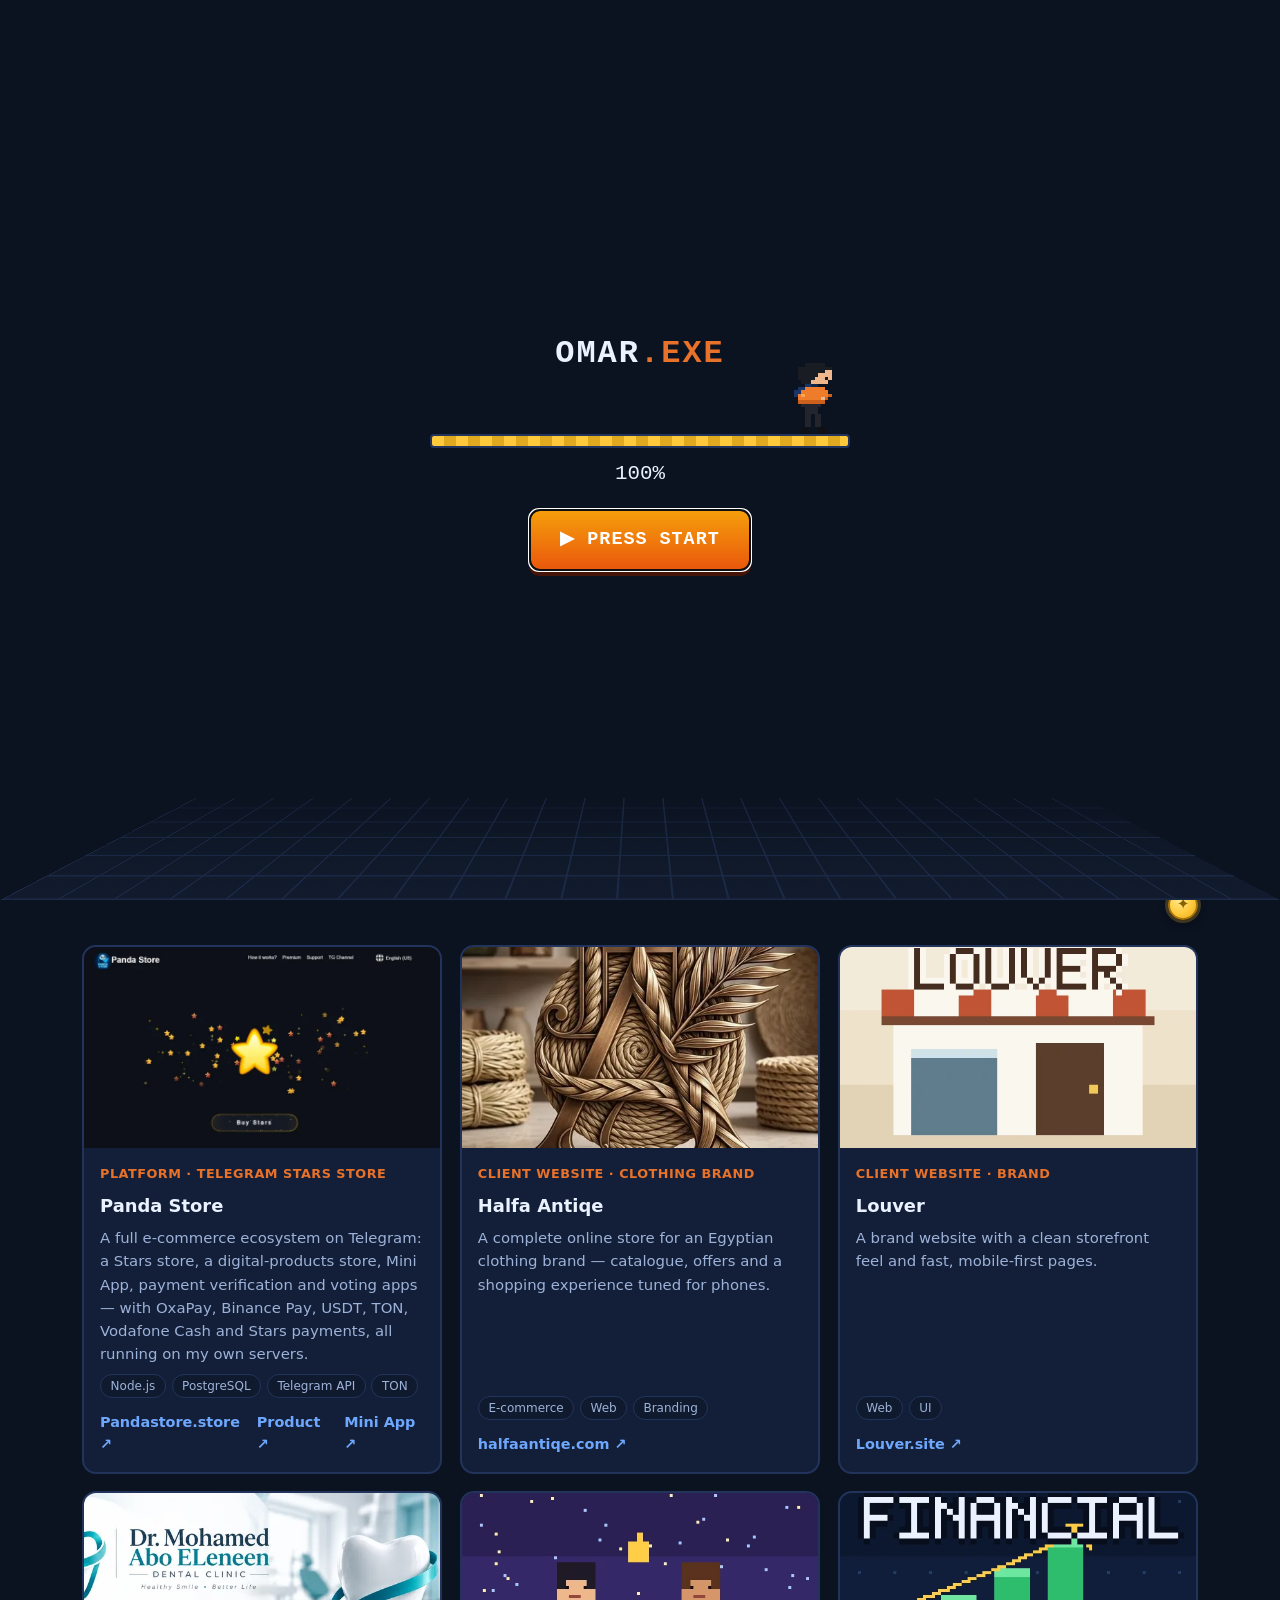
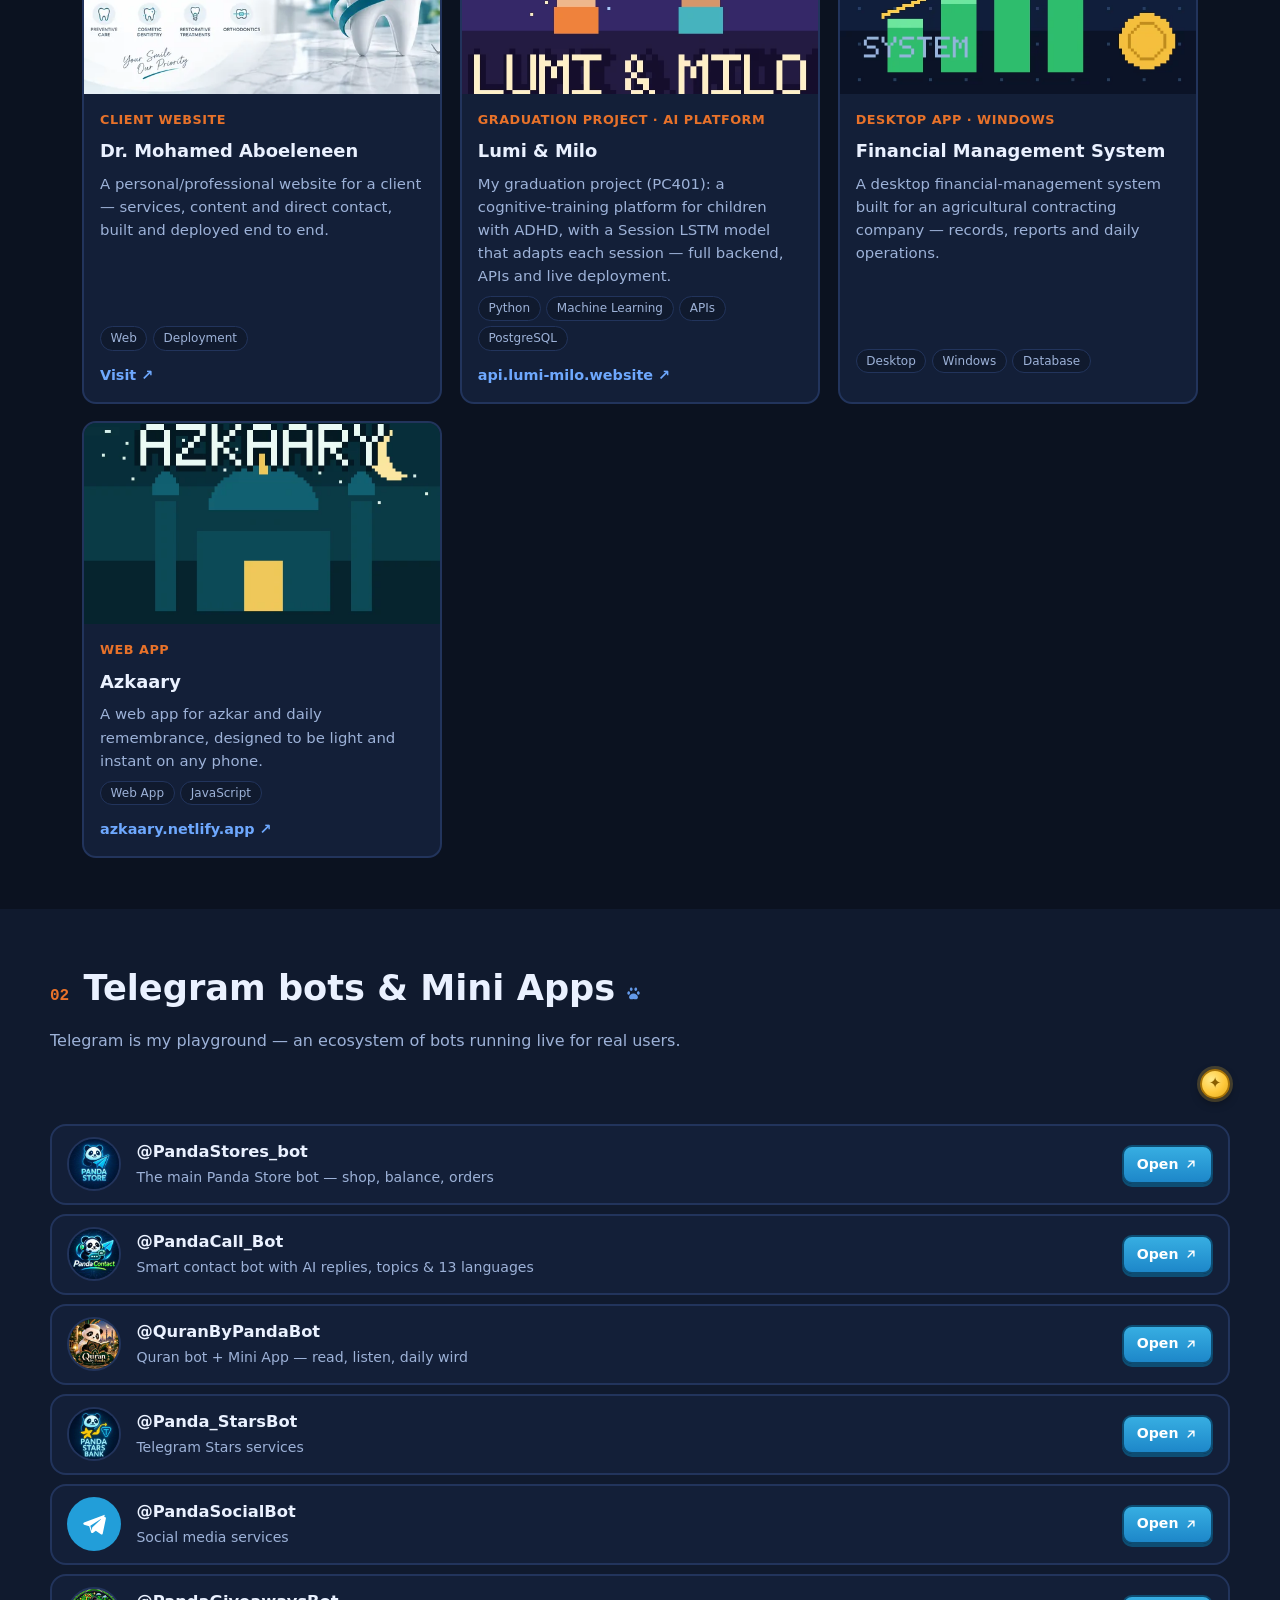
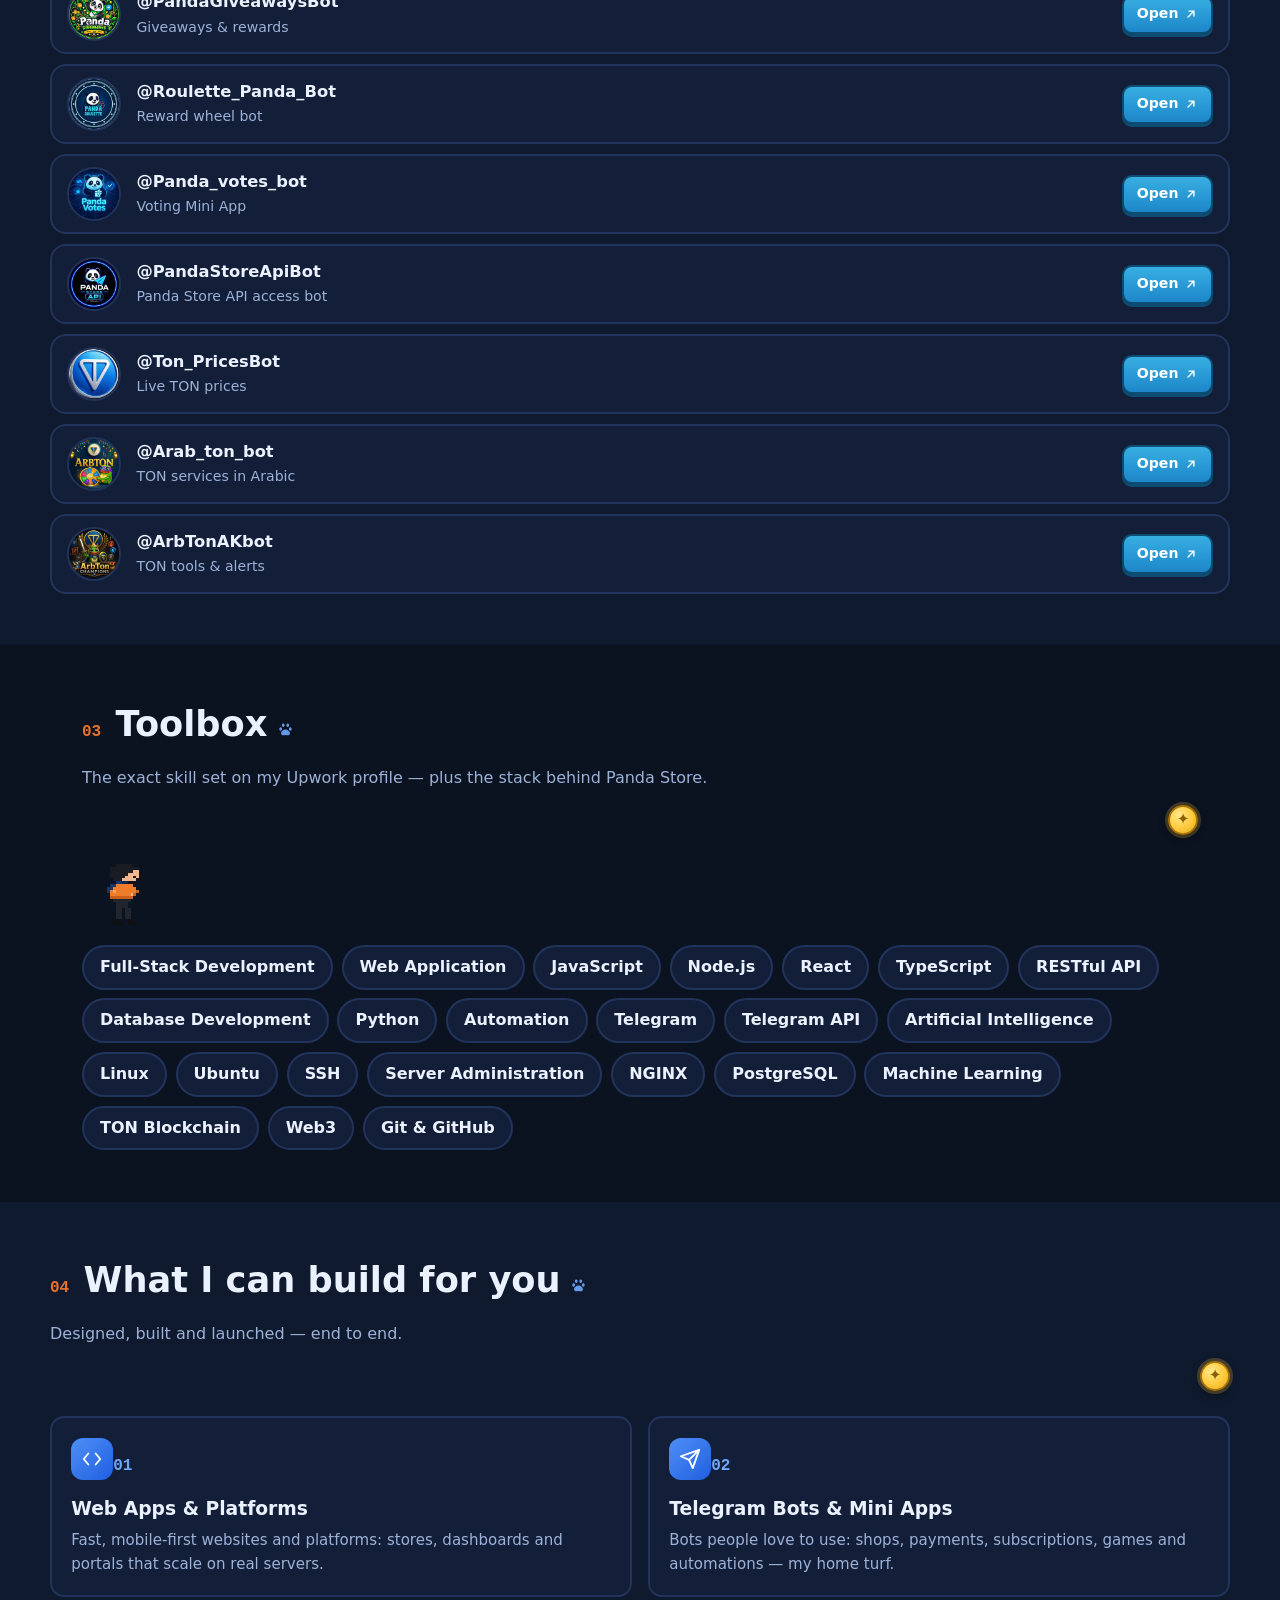
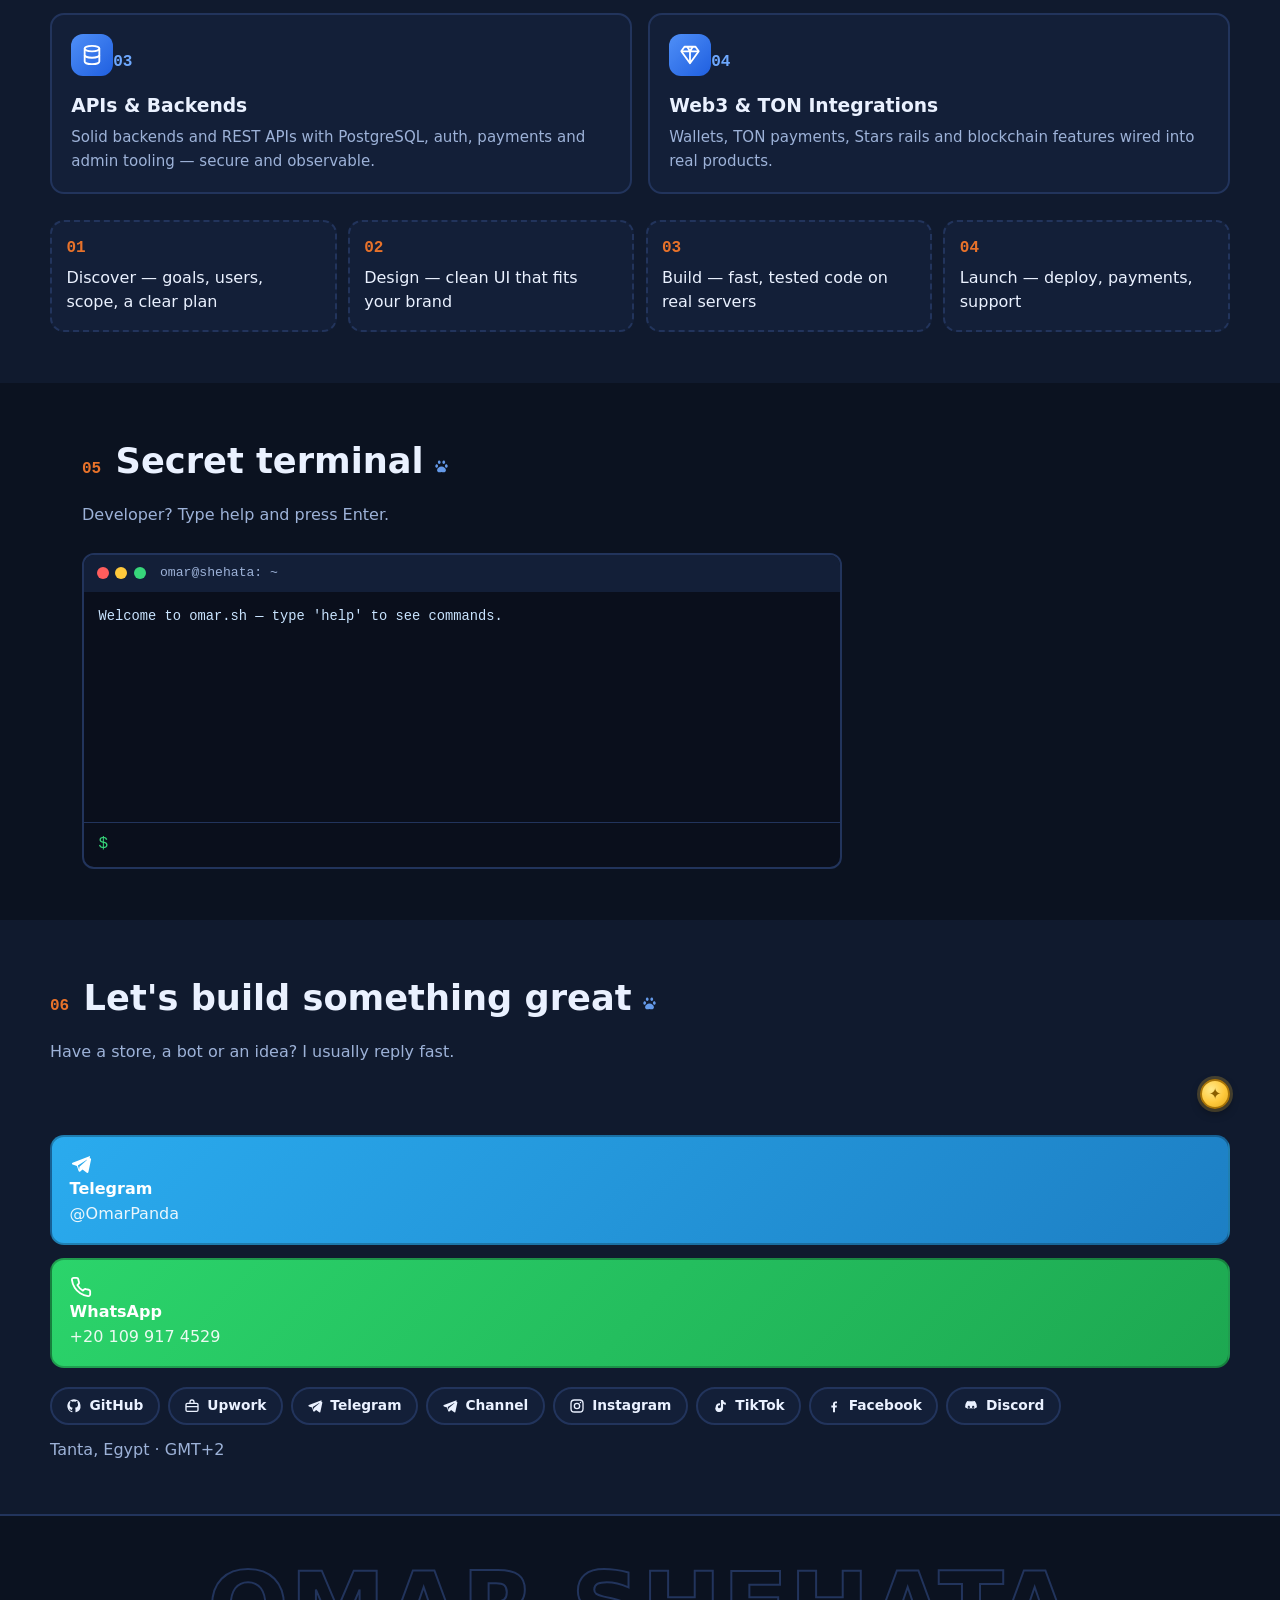
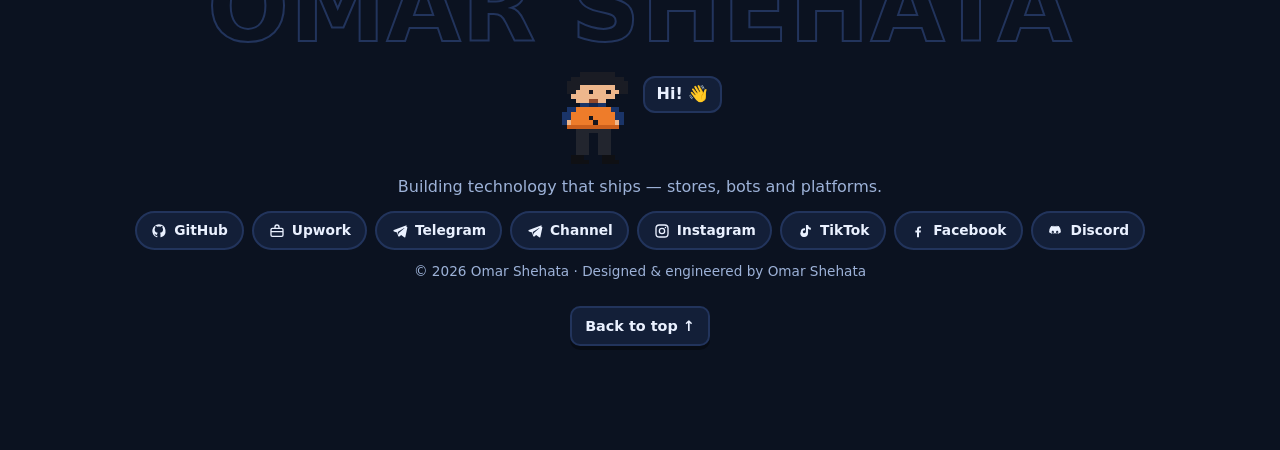
==== commit ad137b7d: "Pixel round: hand-drawn pixel Omar (walk cycle, front, talk), skills runner track, Panda-fingerprint" ====
--- a/index.html
+++ b/index.html
@@ -81,9 +81,19 @@
     </div>
     <div class="hero-photo">
       <div class="photo-card">
-        <img src="assets/omar-photo.jpg" alt="Omar Shehata" fetchpriority="high">
+        <div class="photo-frame">
+          <img src="assets/omar-photo.jpg" alt="Omar Shehata" fetchpriority="high">
+          <div class="photo-shade"></div>
+          <div class="photo-caption"><svg viewBox="0 0 24 24" fill="currentColor" aria-hidden="true"><path d="M12 13.2c2.9 0 5.6 2.3 5.6 4.7 0 1.6-1.2 2.6-2.9 2.6-1 0-1.7-.4-2.7-.4s-1.7.4-2.7.4c-1.7 0-2.9-1-2.9-2.6 0-2.4 2.7-4.7 5.6-4.7ZM6.2 10.4c1 .2 1.6 1.3 1.4 2.5-.2 1.2-1 2-2 1.9-1-.2-1.6-1.3-1.4-2.5.2-1.2 1-2 2-1.9Zm11.6 0c1-.2 1.8.7 2 1.9.2 1.2-.4 2.3-1.4 2.5-1 .2-1.8-.7-2-1.9-.2-1.2.4-2.3 1.4-2.5ZM9.3 5.6c1 .1 1.7 1.2 1.6 2.4-.1 1.2-.9 2.1-1.9 2-1-.1-1.7-1.2-1.6-2.4.1-1.2.9-2.1 1.9-2Zm5.4 0c1-.1 1.8.8 1.9 2 .1 1.2-.6 2.3-1.6 2.4-1 .1-1.8-.8-1.9-2-.1-1.2.6-2.3 1.6-2.4Z"/></svg><span>OMAR “PANDA” SHEHATA</span></div>
+        </div>
         <span class="float-chip chip-a">Panda Store 🐼</span>
         <span class="float-chip chip-b">TON · Web3</span>
+        <span class="float-chip chip-c">&lt;/&gt;</span>
+        <span class="float-chip chip-d">{ API }</span>
+        <div class="badge-rotor" aria-hidden="true">
+          <svg viewBox="0 0 100 100"><defs><path id="circPath" d="M50,50 m-37,0 a37,37 0 1,1 74,0 a37,37 0 1,1 -74,0"/></defs><text><textPath href="#circPath">OMAR SHEHATA • PANDA • FULL-STACK DEV • </textPath></text></svg>
+          <span class="badge-paw"><svg viewBox="0 0 24 24" fill="currentColor" aria-hidden="true"><path d="M12 13.2c2.9 0 5.6 2.3 5.6 4.7 0 1.6-1.2 2.6-2.9 2.6-1 0-1.7-.4-2.7-.4s-1.7.4-2.7.4c-1.7 0-2.9-1-2.9-2.6 0-2.4 2.7-4.7 5.6-4.7ZM6.2 10.4c1 .2 1.6 1.3 1.4 2.5-.2 1.2-1 2-2 1.9-1-.2-1.6-1.3-1.4-2.5.2-1.2 1-2 2-1.9Zm11.6 0c1-.2 1.8.7 2 1.9.2 1.2-.4 2.3-1.4 2.5-1 .2-1.8-.7-2-1.9-.2-1.2.4-2.3 1.4-2.5ZM9.3 5.6c1 .1 1.7 1.2 1.6 2.4-.1 1.2-.9 2.1-1.9 2-1-.1-1.7-1.2-1.6-2.4.1-1.2.9-2.1 1.9-2Zm5.4 0c1-.1 1.8.8 1.9 2 .1 1.2-.6 2.3-1.6 2.4-1 .1-1.8-.8-1.9-2-.1-1.2.6-2.3 1.6-2.4Z"/></svg></span>
+        </div>
         <button class="coin" data-coin="0" aria-label="Hidden coin">✦</button>
       </div>
       <span class="hero-char char-slot" data-char="front"></span>
@@ -107,6 +117,7 @@
   <!-- ══════════ SKILLS ══════════ -->
   <section id="skills" class="section">
     <div class="sec-head"><span class="sec-num">03</span><h2 data-i18n="skillsTitle">Toolbox</h2><p data-i18n="skillsSub">The exact skill set on my Upwork profile — plus the stack behind Panda Store.</p><button class="coin" data-coin="3" aria-label="Hidden coin">✦</button></div>
+    <div class="runner-track" aria-hidden="true"><img id="runnerChar" class="runner-char" src="assets/char-px-walk-1.png" alt=""><div class="runner-line"></div></div>
     <div class="skills-wrap" id="skillsWrap"></div>
   </section>
 
--- a/style.css
+++ b/style.css
@@ -46,24 +46,9 @@
 .loader-track{margin:2.2rem 0 .4rem;position:relative;height:34px}
 .loader-track .char-slot{position:absolute;bottom:14px;left:0;height:74px;transition:left .12s linear}
 .char-slot{display:inline-block;line-height:0}
-.char-slot svg{height:100%;width:auto}
-.char-svg g{transform-box:view-box}
-.char-svg.front{animation:charBounce 1.7s ease-in-out infinite}
+.char-slot img{height:100%;width:auto;image-rendering:pixelated;display:block}
 @keyframes charBounce{0%,100%{transform:translateY(0)}50%{transform:translateY(-4px)}}
-.char-svg .eyes{transform-origin:100px 50px;animation:blinkEyes 4.4s infinite}
-@keyframes blinkEyes{0%,91%,100%{transform:scaleY(1)}94.5%{transform:scaleY(.08)}}
-.char-svg .mouth{transform-origin:100px 70px}
-.char-svg.talking .mouth{animation:talkMouth .15s ease-in-out infinite alternate}
-@keyframes talkMouth{from{transform:scaleY(.3)}to{transform:scaleY(1.25)}}
-.char-svg .arm-wave{transform-origin:158px 104px}
-.char-svg.waving .arm-wave{animation:waveArm .42s ease-in-out infinite alternate}
-@keyframes waveArm{from{transform:rotate(-124deg)}to{transform:rotate(-156deg)}}
-.char-svg.side{animation:charBounce .36s ease-in-out infinite alternate}
-.char-svg .leg-a{transform-origin:107px 196px;animation:legSwing .36s ease-in-out infinite alternate}
-.char-svg .leg-b{transform-origin:97px 196px;animation:legSwing .36s ease-in-out infinite alternate-reverse}
 .c-card svg{width:22px;height:22px;margin-bottom:.15rem}
-@keyframes legSwing{from{transform:rotate(17deg)}to{transform:rotate(-17deg)}}
-.char-svg .arm-s{transform-origin:102px 102px;animation:legSwing .36s ease-in-out infinite alternate-reverse}
 .loader-bar{position:absolute;bottom:0;left:0;right:0;height:14px;border:2px solid var(--line);background:var(--bg2);border-radius:4px;overflow:hidden}
 #loaderFill{height:100%;width:0;background:repeating-linear-gradient(90deg,var(--gold) 0 12px,#e0a91f 12px 24px)}
 .loader-pct{font-family:var(--pxfont);font-size:1.3rem;margin:.6rem 0 1.2rem}
@@ -109,7 +94,8 @@
 .hero-meta{margin-top:1.4rem;color:var(--muted);font-family:var(--pxfont);letter-spacing:2px;font-size:.8rem}
 .hero-photo{position:relative;display:flex;justify-content:center}
 .photo-card{position:relative;width:min(340px,82vw)}
-.photo-card>img{border-radius:22px;border:3px solid var(--line);width:100%;aspect-ratio:3/4;object-fit:cover;object-position:top}
+.photo-frame{position:relative;border-radius:20px;overflow:hidden;border:3px solid var(--line)}
+.photo-frame>img{width:100%;aspect-ratio:3/4;object-fit:cover;object-position:top;display:block}
 .float-chip{position:absolute;background:var(--surface);border:2px solid var(--line);border-radius:99px;padding:.3rem .75rem;font-weight:700;font-size:.82rem;box-shadow:0 6px 18px rgba(0,0,0,.35);animation:floaty 3.4s ease-in-out infinite}
 .chip-a{top:6%;inset-inline-start:-8%}
 .chip-b{bottom:10%;inset-inline-end:-6%;animation-delay:1.2s}
@@ -268,3 +254,24 @@
 @keyframes fall{to{transform:translateY(105vh) rotate(560deg)}}
 
 @media(prefers-reduced-motion:reduce){*{animation-duration:.01s!important;transition-duration:.01s!important}}
+
+/* ── Pixel Omar + Panda fingerprint ── */
+.hero-char img,.dlg-char img,.foot-char img{animation:charBounce 1.7s ease-in-out infinite}
+.dlg-char img.waving{animation:charBounce .28s ease-in-out 9}
+.photo-frame::before{content:"";position:absolute;top:8px;inset-inline-start:8px;width:18px;height:18px;border-top:3px solid var(--gold);border-inline-start:3px solid var(--gold);z-index:2}
+.photo-frame::after{content:"";position:absolute;bottom:8px;inset-inline-end:8px;width:18px;height:18px;border-bottom:3px solid var(--gold);border-inline-end:3px solid var(--gold);z-index:2}
+.photo-shade{position:absolute;left:0;right:0;bottom:0;height:46%;background:linear-gradient(transparent,rgba(5,9,20,.78));z-index:1}
+.photo-caption{position:absolute;left:0;right:0;bottom:0;z-index:3;display:flex;align-items:center;gap:.45rem;padding:.6rem .8rem;color:#fff;font-weight:800;font-size:.72rem;letter-spacing:.16em}
+.photo-caption svg{width:16px;height:16px;color:var(--gold);flex:none}
+.chip-c{top:37%;inset-inline-end:-7%;animation-delay:.6s}
+.chip-d{top:54%;inset-inline-start:-7%;animation-delay:1.8s}
+.badge-rotor{position:absolute;top:-24px;inset-inline-end:-12px;width:86px;height:86px;z-index:4}
+.badge-rotor>svg{width:100%;height:100%;animation:spin 16s linear infinite}
+.badge-rotor text{font-size:10px;letter-spacing:2.6px;fill:var(--muted);font-weight:700}
+.badge-paw{position:absolute;inset:0;display:grid;place-items:center;color:var(--orange)}
+.badge-paw svg{width:24px;height:24px}
+@keyframes spin{to{transform:rotate(360deg)}}
+.sec-head h2::after{content:"";display:inline-block;width:19px;height:19px;margin-inline-start:.55rem;vertical-align:-2px;opacity:.9;background:url("data:image/svg+xml,%3Csvg xmlns='http://www.w3.org/2000/svg' viewBox='0 0 24 24' fill='%236EA8FE'%3E%3Cpath d='M12%2013.2c2.9%200%205.6%202.3%205.6%204.7%200%201.6-1.2%202.6-2.9%202.6-1%200-1.7-.4-2.7-.4s-1.7.4-2.7.4c-1.7%200-2.9-1-2.9-2.6%200-2.4%202.7-4.7%205.6-4.7ZM6.2%2010.4c1%20.2%201.6%201.3%201.4%202.5-.2%201.2-1%202-2%201.9-1-.2-1.6-1.3-1.4-2.5.2-1.2%201-2%202-1.9Zm11.6%200c1-.2%201.8.7%202%201.9.2%201.2-.4%202.3-1.4%202.5-1%20.2-1.8-.7-2-1.9-.2-1.2.4-2.3%201.4-2.5ZM9.3%205.6c1%20.1%201.7%201.2%201.6%202.4-.1%201.2-.9%202.1-1.9%202-1-.1-1.7-1.2-1.6-2.4.1-1.2.9-2.1%201.9-2Zm5.4%200c1-.1%201.8.8%201.9%202%20.1%201.2-.6%202.3-1.6%202.4-1%20.1-1.8-.8-1.9-2-.1-1.2.6-2.3%201.6-2.4Z'/%3E%3C/svg%3E") center/contain no-repeat}
+.runner-track{position:relative;height:78px;margin:.2rem 0 .4rem}
+.runner-line{position:absolute;left:2px;right:2px;bottom:9px;height:5px;background:repeating-linear-gradient(90deg,var(--primary) 0 14px,transparent 14px 27px);opacity:.5}
+.runner-char{position:absolute;bottom:13px;left:0;height:64px;width:auto;image-rendering:pixelated;will-change:transform;z-index:1}
